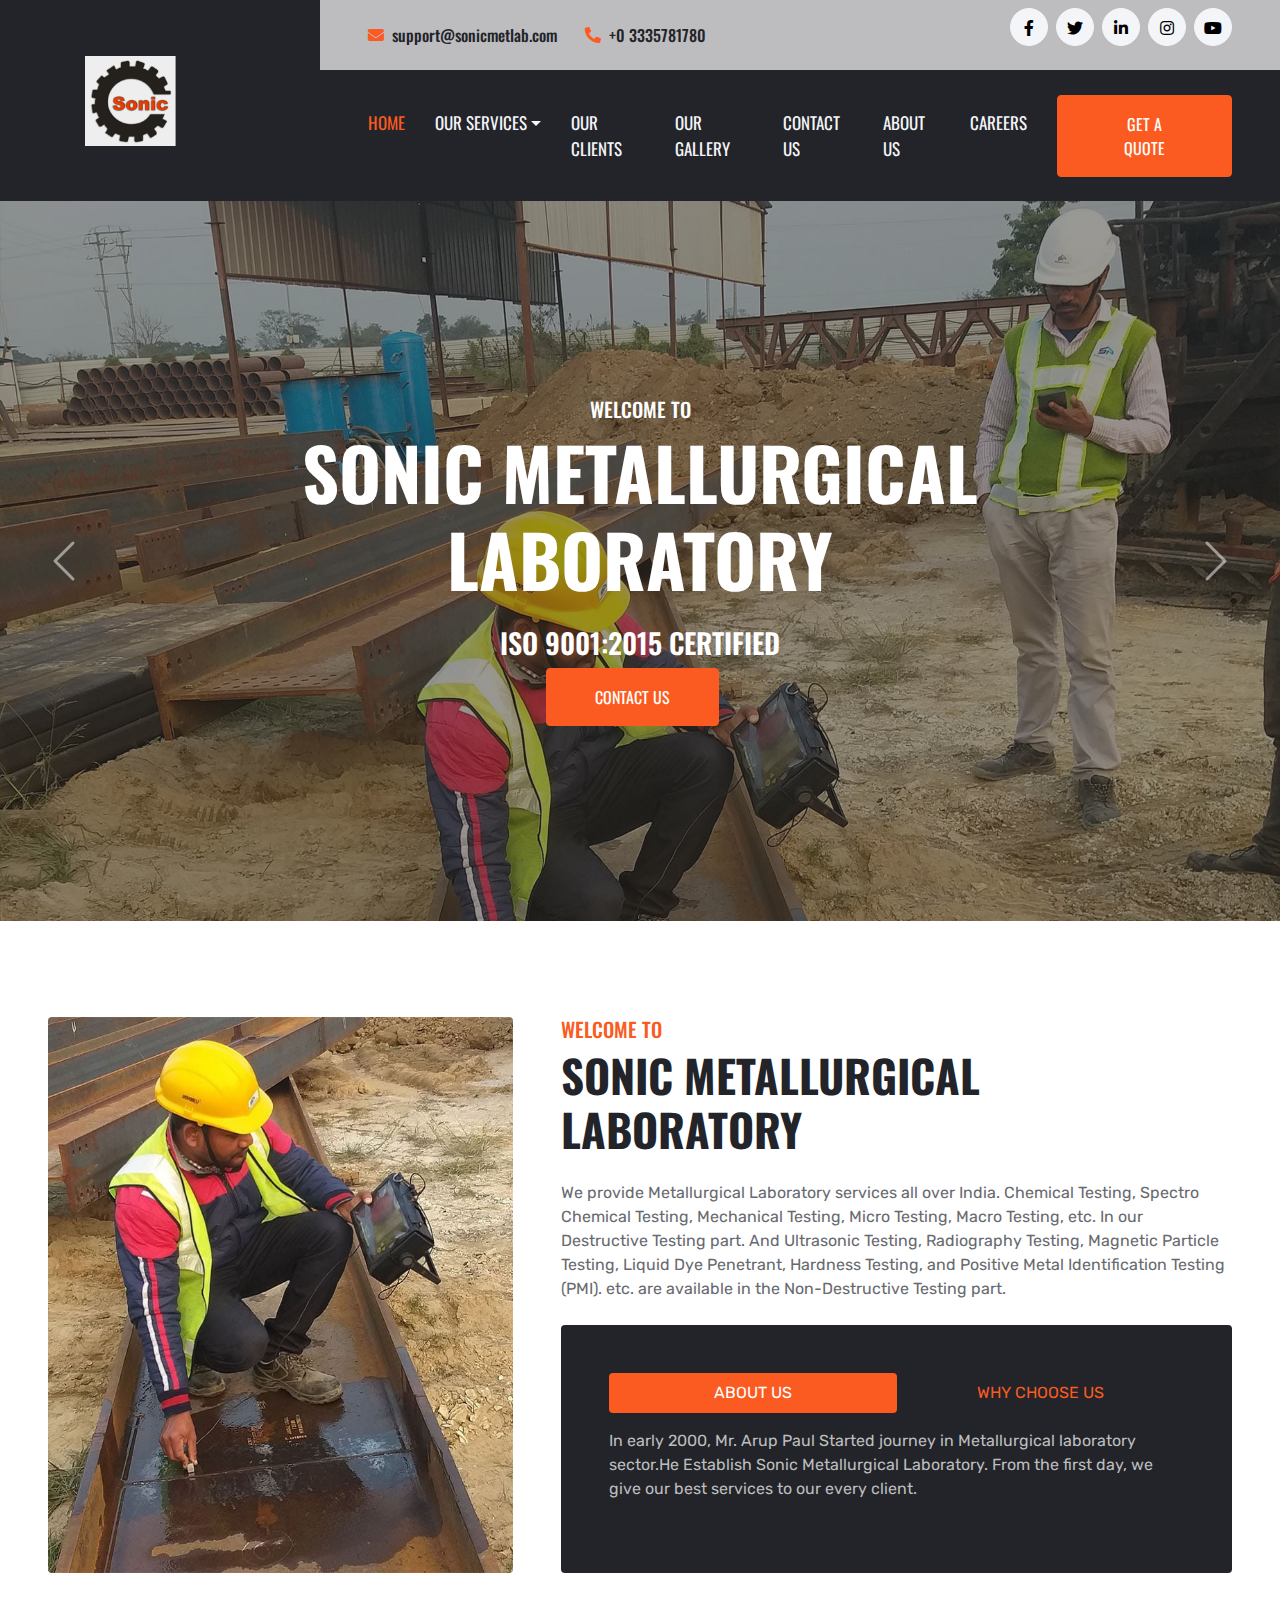
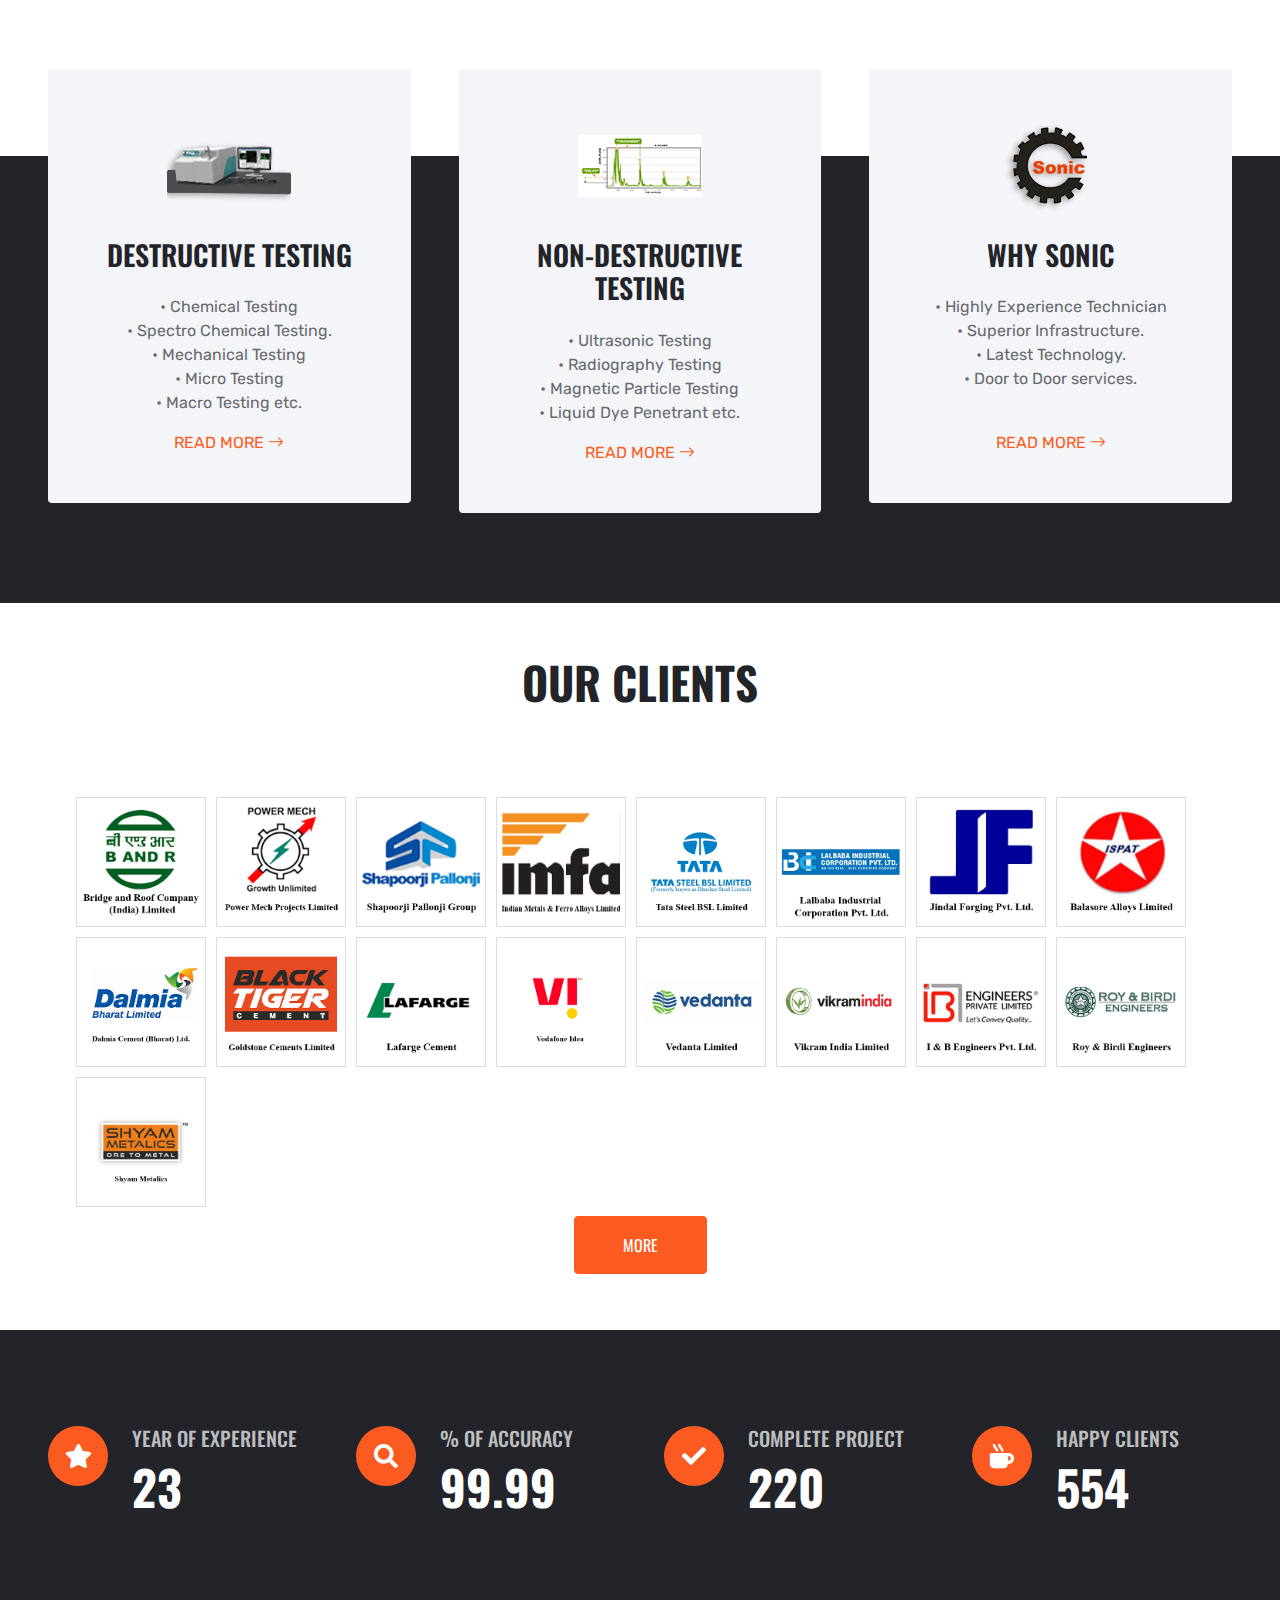
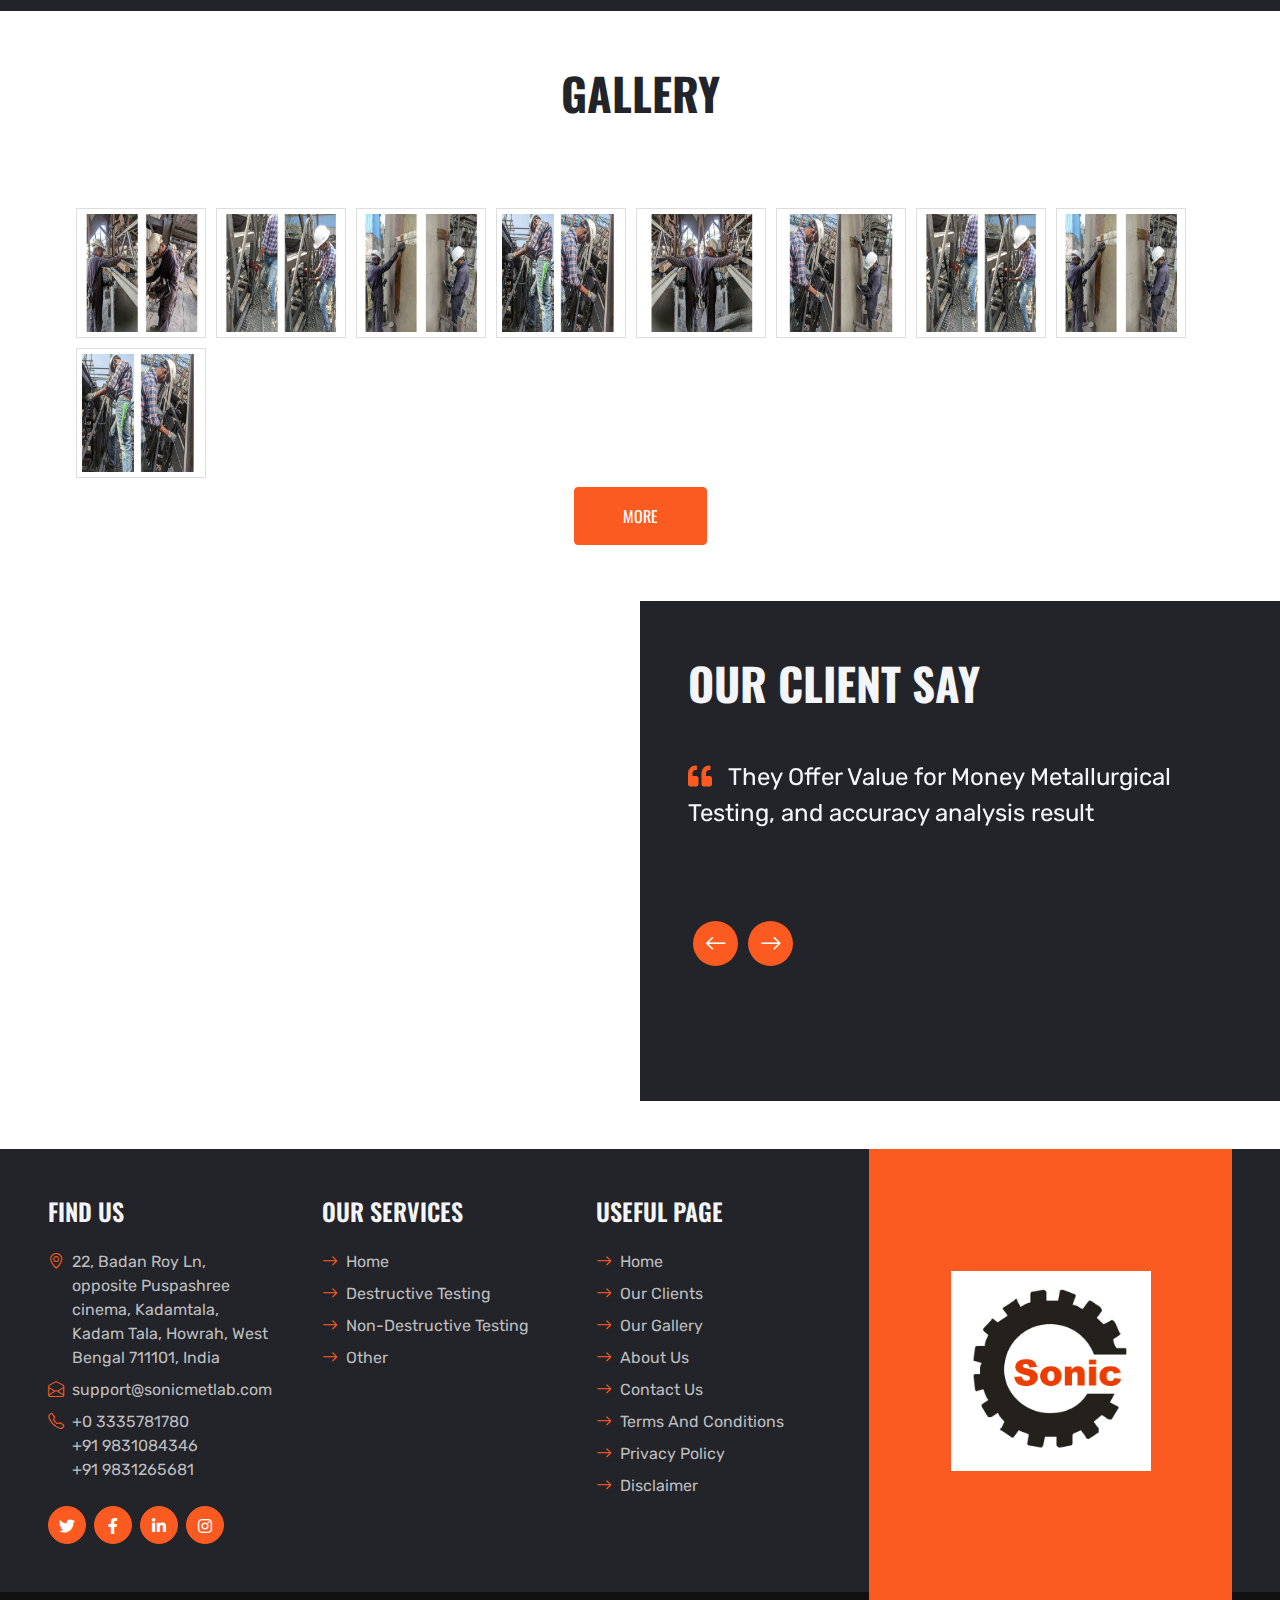
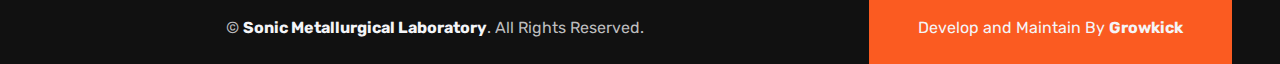
==== index.html @ d8d5cbaf "-" ====
<!DOCTYPE html>
<html lang="en">

<head>
    <meta charset="utf-8">
    <title>Sonic Metallurgical Laboratory</title>
    <meta content="width=device-width, initial-scale=1.0" name="viewport">
    <meta name="keywords" content="Sonic Metallurgical Laboratory, metallurgical lab, metallurgical laboratory, metallurgical laboratory near me, metallographic laboratory" />
    <meta name="description" content="Welcome to Sonic Metallurgical Laboratory. We provide Metallurgical Laboratory services. Our Facility available for Destructive and Non-Destructive Testing" />

    <!-- Favicon -->
    <link href="img/favicon.png" rel="icon"> 

    <!-- Google Web Fonts -->
    <link rel="preconnect" href="https://fonts.gstatic.com">
    <link href="https://fonts.googleapis.com/css2?family=Oswald:wght@400;500;600;700&family=Rubik&display=swap" rel="stylesheet"> 

    <!-- Icon Font Stylesheet -->
    <link href="https://cdnjs.cloudflare.com/ajax/libs/font-awesome/5.15.0/css/all.min.css" rel="stylesheet">
    <link href="https://cdn.jsdelivr.net/npm/bootstrap-icons@1.4.1/font/bootstrap-icons.css" rel="stylesheet">
    <link href="lib/flaticon/font/flaticon.css" rel="stylesheet">

    <!-- Libraries Stylesheet -->
    <link href="lib/owlcarousel/assets/owl.carousel.min.css" rel="stylesheet">

    <!-- Customized Bootstrap Stylesheet -->
    <link href="css/bootstrap.min.css" rel="stylesheet">

    <!-- Template Stylesheet -->
    <link href="css/style.css" rel="stylesheet">
</head>

<body>
    <!-- Header Start -->
    <div class="container-fluid bg-dark px-0">
        <div class="row gx-0">
            <div class="col-lg-3 bg-dark d-none d-lg-block">
            <left><a href="index.html" class="navbar-brand w-100 h-100 m-0 p-0 d-flex align-items-center justify-content-center">
                    <img src="images/logo.png" alt="" style="width:150px;height:90px;"/>
                    
                </a></left>
            </div>
            <div class="col-lg-9">
                <div class="row gx-0 bg-secondary d-none d-lg-flex">
                    <div class="col-lg-7 px-5 text-start">
                        <div class="h-100 d-inline-flex align-items-center py-2 me-4">
                            <i class="fa fa-envelope text-primary me-2"></i>
                            <h6 class="mb-0">support@sonicmetlab.com</h6>
                        </div>
                        <div class="h-100 d-inline-flex align-items-center py-2">
                            <i class="fa fa-phone-alt text-primary me-2"></i>
                            <h6 class="mb-0">+0 3335781780</h6>
                        </div>
                        <div class="h-100 d-inline-flex align-items-center py-2">
                            <i class="fa fa-phone-alt text-primary me-2"></i>
                            <h6 class="mb-0">+91 9831084346</h6>
                        </div>
                        <div class="h-100 d-inline-flex align-items-center py-2">
                            <i class="fa fa-phone-alt text-primary me-2"></i>
                            <h6 class="mb-0">+91 9831265681</h6>
                        </div>
                    </div>
                    <div class="col-lg-5 px-5 text-end">
                        <div class="d-inline-flex align-items-center py-2">
                            <a class="btn btn-light btn-square rounded-circle me-2" href="">
                                <i class="fab fa-facebook-f"></i>
                            </a>
                            <a class="btn btn-light btn-square rounded-circle me-2" href="">
                                <i class="fab fa-twitter"></i>
                            </a>
                            <a class="btn btn-light btn-square rounded-circle me-2" href="">
                                <i class="fab fa-linkedin-in"></i>
                            </a>
                            <a class="btn btn-light btn-square rounded-circle me-2" href="">
                                <i class="fab fa-instagram"></i>
                            </a>
                            <a class="btn btn-light btn-square rounded-circle" href="">
                                <i class="fab fa-youtube"></i>
                            </a>
                        </div>
                    </div>
                </div>
                <nav class="navbar navbar-expand-lg bg-dark navbar-dark p-3 p-lg-0 px-lg-5">
                    <a href="index.html" class="navbar-brand d-block d-lg-none">
                        <img src="images/logo-512.png" alt="" style="width:45px;height:45px;"/>
                    </a>
                    <button type="button" class="navbar-toggler" data-bs-toggle="collapse" data-bs-target="#navbarCollapse">
                        <span class="navbar-toggler-icon"></span>
                    </button>
                    <div class="collapse navbar-collapse justify-content-between" id="navbarCollapse">
                        <div class="navbar-nav mr-auto py-0">
                            <a href="index.html" class="nav-item nav-link active">Home</a>                                                     
                            
                            <div class="nav-item dropdown">
                                <a href="#" class="nav-link dropdown-toggle" data-bs-toggle="dropdown">Our Services​</a>
                                <div class="dropdown-menu rounded-0 m-0">
                                    <a href="services.html" class="dropdown-item">Destructive Testing</a>
                                    <a href="services.html" class="dropdown-item">Non-Destructive Testing</a>
                                    <a href="services.html" class="dropdown-item">Other</a>
                                </div>
                            </div>
                            <a href="clients.html" class="nav-item nav-link">Our Clients</a>
                            <a href="gallery.html" class="nav-item nav-link">Our Gallery</a>
                            <a href="contact.html" class="nav-item nav-link">Contact Us</a>
                            <a href="about.html" class="nav-item nav-link">About Us</a>
                            <a href="careers.html" class="nav-item nav-link">Careers</a>
                        </div>
                        <a href="contact.html" class="btn btn-primary py-md-3 px-md-5 d-none d-lg-block">Get a Quote</a>
                    </div>
                </nav>
            </div>
        </div>
    </div>
    <!-- Header End -->

    <!-- Carousel Start -->
    <div class="container-fluid p-0 mb-5">
        <div id="header-carousel" class="carousel slide" data-bs-ride="carousel">
            <div class="carousel-inner">
                <div class="carousel-item active">
                    <img class="w-100" src="img/carousel-1.jpg" alt="Image">
                    <div class="carousel-caption d-flex flex-column align-items-center justify-content-center">
                        <div class="p-3" style="max-width: 900px;">
                            <h5 class="text-white text-uppercase">Welcome To</h5>
                            <h1 class="display-2 text-white text-uppercase mb-md-4"> Sonic Metallurgical Laboratory</h1>
                            <h3 class="text-white text-uppercase">ISO 9001:2015 Certified</h3>
                            <a href="contact.html" class="btn btn-primary py-md-3 px-md-5 me-3">Contact Us</a>                            
                        </div>
                    </div>
                </div>
                <div class="carousel-item">
                    <img class="w-100" src="img/carousel-2.jpg" alt="Image">
                    <div class="carousel-caption d-flex flex-column align-items-center justify-content-center">
                        <div class="p-3" style="max-width: 900px;">
                            <h5 class="text-white text-uppercase">EVERY TIME</h5>
                            <h1 class="display-2 text-white text-uppercase mb-md-4">QUALITY TESTING </h1>                            
                            <a href="services.html" class="btn btn-light py-md-3 px-md-5">OUR SERVICES</a>
                        </div>
                    </div>
                </div>
                <div class="carousel-item">
                <img class="w-100" src="img/carousel-1.jpg" alt="Image">
                    <div class="carousel-caption d-flex flex-column align-items-center justify-content-center">
                        <div class="p-3" style="max-width: 900px;">
                            <h5 class="text-white text-uppercase">Welcome To</h5>
                            <h1 class="display-2 text-white text-uppercase mb-md-4"> Sonic Metallurgical Laboratory</h1>
                            <h3 class="text-white text-uppercase">ISO 9001:2015 Certified</h3>
                            <a href="contact.html" class="btn btn-primary py-md-3 px-md-5 me-3">Contact Us</a>                            
                        </div>
                    </div>
                </div>
                <div class="carousel-item">
                    <img class="w-100" src="img/carousel-3.jpg" alt="Image">
                    <div class="carousel-caption d-flex flex-column align-items-center justify-content-center">
                        <div class="p-3" style="max-width: 900px;">
                            <h5 class="text-white text-uppercase">High-Quality Services</h5>
                            <h1 class="display-2 text-white text-uppercase mb-md-4">At Nominal Cost </h1>                            
                            <a href="services.html" class="btn btn-primary py-md-3 px-md-5 me-3">OUR SERVICES</a>
                        </div>
                    </div>
                </div>
            </div>
            <button class="carousel-control-prev" type="button" data-bs-target="#header-carousel"
                data-bs-slide="prev">
                <span class="carousel-control-prev-icon" aria-hidden="true"></span>
                <span class="visually-hidden">Previous</span>
            </button>
            <button class="carousel-control-next" type="button" data-bs-target="#header-carousel"
                data-bs-slide="next">
                <span class="carousel-control-next-icon" aria-hidden="true"></span>
                <span class="visually-hidden">Next</span>
            </button>
        </div>
    </div>
    <!-- Carousel End -->

   
    <!-- About Start -->
    <div class="container-fluid p-5">
        <div class="row gx-5">
            <div class="col-lg-5 mb-5 mb-lg-0" style="min-height: 500px;">
                <div class="position-relative h-100">
                    <img class="position-absolute w-100 h-100 rounded" src="img/about.jpg" style="object-fit: cover;">
                </div>
            </div>
            <div class="col-lg-7">
                <div class="mb-4">
                    <h5 class="text-primary text-uppercase">Welcome to</h5>
                    <h1 class="display-3 text-uppercase mb-0">Sonic Metallurgical Laboratory</h1>
                </div>
                
                <p class="mb-4">We provide Metallurgical Laboratory services all over India. Chemical Testing, Spectro Chemical Testing,  Mechanical Testing, Micro Testing, Macro Testing, etc. In our Destructive Testing part. And Ultrasonic Testing, Radiography Testing, Magnetic Particle Testing, Liquid Dye Penetrant, Hardness Testing, and Positive Metal Identification Testing (PMI). etc. are available in the Non-Destructive Testing part.</p>
                <div class="rounded bg-dark p-5">
                    <ul class="nav nav-pills justify-content-between mb-3">
                        <li class="nav-item w-50">
                            <a class="nav-link text-uppercase text-center w-100 active" data-bs-toggle="pill" href="#pills-1">About Us</a>
                        </li>
                        <li class="nav-item w-50">
                                <a class="nav-link text-uppercase text-center w-100" data-bs-toggle="pill" href="#pills-2">Why Choose Us</a>
                        </li>
                    </ul>
                    <div class="tab-content">
                        <div class="tab-pane fade show active" id="pills-1">
                            <p class="text-secondary mb-0">In early 2000, Mr. Arup Paul Started journey in Metallurgical laboratory sector.He Establish Sonic Metallurgical Laboratory. From the first day, we give our best services to our every client. <br>
                                <br>
                            </p>
                        </div>
                        <div class="tab-pane fade" id="pills-2">
                            <p class="text-secondary mb-0">
                                • Highly Experience Technician <br>
                                • Quality Testing Services  <br>
                                • High-Quality Services At Nominal Cost <br>
                                • Service Available across India <br>
                            </p>
                        </div>
                    </div>
                </div>
            </div>
        </div>
    </div>
    <!-- About End -->

    <!-- Programe Start -->
    <div class="container-fluid programe position-relative px-5 mt-5" style="margin-bottom: 135px;">
        <div class="row g-5 gb-5">
            <div class="col-lg-4 col-md-6">
                <div class="bg-light rounded text-center p-5">
                    <img src="images/icon-1.png">
                    <h3 class="text-uppercase my-4">Destructive Testing</h3>
                    <p>• Chemical Testing <br>
                        • Spectro Chemical Testing. <br>
                        • Mechanical Testing <br>
                        •  Micro Testing <br>
                        •  Macro Testing etc.<br>
                    </p>
                    <a class="text-uppercase" href="services.html">Read More <i class="bi bi-arrow-right"></i></a>
                </div>
            </div>
            <div class="col-lg-4 col-md-6">
                <div class="bg-light rounded text-center p-5">
                    <img src="images/icon-2.png">
                    <h3 class="text-uppercase my-4">Non-Destructive Testing</h3>
                    <p>• Ultrasonic Testing <br>
                        • Radiography Testing <br>
                        • Magnetic Particle Testing <br>
                        • Liquid Dye Penetrant etc. </p>
                    <a class="text-uppercase" href="services.html">Read More <i class="bi bi-arrow-right"></i></a>
                </div>
            </div>
            <div class="col-lg-4 col-md-6">
                <div class="bg-light rounded text-center p-5">
                    <img src="images/icon-3.png">
                    <h3 class="text-uppercase my-4">Why Sonic</h3>
                    <p> • Highly Experience Technician <br>
                        • Superior Infrastructure. <br>
                        • Latest Technology. <br>
                        • Door to Door services.<br>                        
                        <br>
                    </p>
                    <a class="text-uppercase" href="about.html">Read More <i class="bi bi-arrow-right"></i></a>
                </div>
            </div>
            
        </div>
    </div>
    <!-- Programe Start -->


 
<!-- Clients section -->

<div class="container-fluid p-1">
    <div class="row gx-1 gy-1 py-1">

    <div class="mb-5 text-center">
        <h1 class="display-3 text-uppercase mb-0">Our Clients</h1>
    </div>

    <div class="container">
        <div class="heading_container">               
          <div class="gallery">
            <ul>
                <li><img src="images/client/cl-7.png"></li>
                <li><img src="images/client/cl-8.png"></li>
                <li><img src="images/client/cl-10.png"></li>
                <li><img src="images/client/cl-1.png"></li>
                <li><img src="images/client/cl-11.png"></li>
                <li><img src="images/client/cl-9.png"></li>
                <li><img src="images/client/cl-2.png"></li>
                <li><img src="images/client/cl-12.png"></li>
                <li><img src="images/client/cl-16.png"></li>
                <li><img src="images/client/cl-13.png"></li>
                <li><img src="images/client/cl-14.png"></li>
                <li><img src="images/client/cl-17.png"></li>
                <li><img src="images/client/cl-15.png"></li>
                <li><img src="images/client/cl-5.png"></li>
                <li><img src="images/client/cl-4.png"></li>
                <li><img src="images/client/cl-3.png"></li>
                <li><img src="images/client/cl-18.png"></li>
              
              
            </ul>

          </div>
            </div>
        </div>

        <div class="col-lg-12 col-md-6 text-center">            
            <a href="/clients.html" class="btn btn-primary py-3 px-5">More</a>
        </div>

    </div>
</div>
  <!-- Clients section -->


<!-- Facts Start -->
<div class="container-fluid bg-dark facts p-5 my-5">
    <div class="row gx-5 gy-4 py-5">
        <div class="col-lg-3 col-md-6">
            <div class="d-flex">
                <div class="bg-primary rounded-circle d-flex align-items-center justify-content-center mb-3" style="width: 60px; height: 60px;">
                    <i class="fa fa-star fs-4 text-white"></i>
                </div>
                <div class="ps-4">
                    <h5 class="text-secondary text-uppercase">Year Of Experience</h5>
                    <h1 class="display-5 text-white mb-0" data-toggle="counter-up">23</h1>
                </div>
            </div>
        </div>
        <div class="col-lg-3 col-md-6">
            <div class="d-flex">
                <div class="bg-primary rounded-circle d-flex align-items-center justify-content-center mb-3" style="width: 60px; height: 60px;">
                    <i class="fa fa-search fs-4 text-white"></i>
                </div>
                <div class="ps-4">
                    <h5 class="text-secondary text-uppercase">% of accuracy</h5>
                    <h1 class="display-5 text-white mb-0" data-toggle="counter-up">99.99</h1>
                </div>
            </div>
        </div>
        <div class="col-lg-3 col-md-6">
            <div class="d-flex">
                <div class="bg-primary rounded-circle d-flex align-items-center justify-content-center mb-3" style="width: 60px; height: 60px;">
                    <i class="fa fa-check fs-4 text-white"></i>
                </div>
                <div class="ps-4">
                    <h5 class="text-secondary text-uppercase">Complete Project</h5>
                    <h1 class="display-5 text-white mb-0" data-toggle="counter-up">220</h1>
                </div>
            </div>
        </div>
        <div class="col-lg-3 col-md-6">
            <div class="d-flex">
                <div class="bg-primary rounded-circle d-flex align-items-center justify-content-center mb-3" style="width: 60px; height: 60px;">
                    <i class="fa fa-mug-hot fs-4 text-white"></i>
                </div>
                <div class="ps-4">
                    <h5 class="text-secondary text-uppercase">Happy Clients</h5>
                    <h1 class="display-5 text-white mb-0" data-toggle="counter-up">554</h1>
                </div>
            </div>
        </div>
    </div>
</div>
<!-- Facts End -->
    

    
    
    <!-- Gallery section -->

<div class="container-fluid p-1">
    <div class="row gx-1 gy-1 py-1">

    <div class="mb-5 text-center">
        <h1 class="display-3 text-uppercase mb-0">Gallery</h1>
    </div>

    <div class="container">
        <div class="heading_container">               
          <div class="gallery">
            <ul>
              <li><img src="images/img1.jpg"></li>
              <li><img src="images/img2.jpg"></li>
              <li><img src="images/img3.jpg"></li>
              <li><img src="images/img4.jpg"></li>
              <li><img src="images/img5.jpg"></li>
              <li><img src="images/img6.jpg"></li>
              <li><img src="images/img2.jpg"></li>
              <li><img src="images/img3.jpg"></li>
              <li><img src="images/img4.jpg"></li>
              
              
            </ul>

          </div>
            </div>
        </div>
        

        <div class="col-lg-12 col-md-6 text-center">            
            <a href="/gallery.html" class="btn btn-primary py-3 px-5">More</a>
        </div>

    </div>
</div>
  <!-- Gallery section -->
    


    <!-- Testimonial Start -->
    <div class="container-fluid p-0 my-5">
        <div class="row g-0">
            <div class="col-lg-6" style="min-height: 500px;">
                <div class="position-relative h-100">
                    <iframe src="https://www.google.com/maps/embed?pb=!1m18!1m12!1m3!1d2997.742887902471!2d88.3210517142741!3d22.593070037914234!2m3!1f0!2f0!3f0!3m2!1i1024!2i768!4f13.1!3m3!1m2!1s0x3a02793bf22ae0bd%3A0xf4ed5ca00c9823a3!2sSonic%20Metallurgical%20Laboratory!5e1!3m2!1sen!2sin!4v1671294565820!5m2!1sen!2sin" width="100%" height="100%" style="border:0;" allowfullscreen="" loading="lazy" referrerpolicy="no-referrer-when-downgrade"></iframe>
                </div>
            </div>
            <div class="col-lg-6 bg-dark p-5">
                <div class="mb-5">
                    <h5 class="text-primary text-uppercase"></h5>
                    <h1 class="display-3 text-uppercase text-light mb-0">Our Client Say</h1>
                </div>
                <div class="owl-carousel testimonial-carousel">
                    <div class="testimonial-item">
                        <p class="fs-4 fw-normal text-light mb-4"><i class="fa fa-quote-left text-primary me-3"></i>They Offer Value for Money Metallurgical Testing, and accuracy analysis result</p>
                        
                    </div>
                    <div class="testimonial-item">
                        <p class="fs-4 fw-normal text-light mb-4"><i class="fa fa-quote-left text-primary me-3"></i>আমার দেখা সেরা Metallurgical Laboratory । ব্যাবহার খুব ভালো, পরিষেবা নিয়ে কোনও কথা হবে না। 100% recommended.</p>
                        
                    </div>
                    <div class="testimonial-item">
                        <p class="fs-4 fw-normal text-light mb-4"><i class="fa fa-quote-left text-primary me-3"></i>One of the best Metallurgical Laboratory</p>
                        
                        </div>
                    </div>
                </div>
            </div>
        </div>
    </div>
    <!--Testimonial End -->


    
    

    <!-- Footer Start -->
    <div class="container-fluid bg-dark text-secondary px-5 mt-5">
        <div class="row gx-5">
            <div class="col-lg-8 col-md-6">
                <div class="row gx-5">
                    <div class="col-lg-4 col-md-12 pt-5 mb-5">
                        <h4 class="text-uppercase text-light mb-4">Find us</h4>
                        <div class="d-flex mb-2">
                            <i class="bi bi-geo-alt text-primary me-2"></i>
                            <p class="mb-0">22, Badan Roy Ln, opposite Puspashree cinema, Kadamtala, Kadam Tala, Howrah, West Bengal 711101, India</p>
                        </div>
                        <div class="d-flex mb-2">
                            <i class="bi bi-envelope-open text-primary me-2"></i>
                            <p class="mb-0">support@sonicmetlab.com</p>
                        </div>
                        <div class="d-flex mb-2">
                            <i class="bi bi-telephone text-primary me-2"></i>
                            <p class="mb-0">+0 3335781780 <br>
                                            +91 9831084346 <br>
                                            +91 9831265681 <br></p>
                        </div>
                        <div class="d-flex mt-4">
                            <a class="btn btn-primary btn-square rounded-circle me-2" href="#"><i class="fab fa-twitter"></i></a>
                            <a class="btn btn-primary btn-square rounded-circle me-2" href="#"><i class="fab fa-facebook-f"></i></a>
                            <a class="btn btn-primary btn-square rounded-circle me-2" href="#"><i class="fab fa-linkedin-in"></i></a>
                            <a class="btn btn-primary btn-square rounded-circle" href="#"><i class="fab fa-instagram"></i></a>
                        </div>
                    </div>
                    <div class="col-lg-4 col-md-12 pt-0 pt-lg-5 mb-5">
                        <h4 class="text-uppercase text-light mb-4">OUR SERVICES​</h4>
                        <div class="d-flex flex-column justify-content-start">
                            <a class="text-secondary mb-2" href="services.html"><i class="bi bi-arrow-right text-primary me-2"></i>Home</a>
                            <a class="text-secondary mb-2" href="services.html"><i class="bi bi-arrow-right text-primary me-2"></i>Destructive Testing</a>
                            <a class="text-secondary mb-2" href="services.html"><i class="bi bi-arrow-right text-primary me-2"></i>Non-Destructive Testing</a>                            
                            <a class="text-secondary" href="#"><i class="bi bi-arrow-right text-primary me-2"></i>Other</a>
                            
                        </div>
                    </div>
                    <div class="col-lg-4 col-md-12 pt-0 pt-lg-5 mb-5">
                        <h4 class="text-uppercase text-light mb-4">Useful Page</h4>
                        <div class="d-flex flex-column justify-content-start">
                            <a class="text-secondary mb-2" href="/"><i class="bi bi-arrow-right text-primary me-2"></i>Home</a>                            
                            <a class="text-secondary mb-2" href="clients.html"><i class="bi bi-arrow-right text-primary me-2"></i>Our Clients</a>
                            <a class="text-secondary mb-2" href="gallery.html"><i class="bi bi-arrow-right text-primary me-2"></i>Our Gallery</a>
                            <a class="text-secondary mb-2" href="about.html"><i class="bi bi-arrow-right text-primary me-2"></i>About Us</a>
                            <a class="text-secondary mb-2" href="contact.html"><i class="bi bi-arrow-right text-primary me-2"></i>Contact Us</a>
                            <a class="text-secondary mb-2" href="terms.html"><i class="bi bi-arrow-right text-primary me-2"></i>Terms And Conditions</a>
                            <a class="text-secondary mb-2" href="privacy-policy.html"><i class="bi bi-arrow-right text-primary me-2"></i>Privacy Policy</a>
                            <a class="text-secondary" href="disclaimer.html"><i class="bi bi-arrow-right text-primary me-2"></i>Disclaimer</a>
                        </div>
                    </div>
                </div>
            </div>
            <div class="col-lg-4 col-md-6">
                <div class="d-flex flex-column align-items-center justify-content-center text-center h-100 bg-primary p-5">
                    <img src="images/logo-512.png" alt="" style="width:200px;height:200px;"/>
                </div>
            </div>
        </div>
    </div>
    <div class="container-fluid py-4 py-lg-0 px-5" style="background: #111111;">
        <div class="row gx-5">
            <div class="col-lg-8">
                <div class="py-lg-4 text-center">
                    <p class="text-secondary mb-0">&copy; <a class="text-light fw-bold" href="#">Sonic Metallurgical Laboratory</a>. All Rights Reserved.</p>
                </div>
            </div>
            <div class="col-lg-4">
                <div class="py-lg-4 text-center credit">
                    <p class="text-light mb-0">Develop and Maintain By <a class="text-light fw-bold" href="https://growkick.in/">Growkick</a></p>
                </div>
            </div>
        </div>
    </div>
    <!-- Footer End -->


    <!-- Back to Top -->
    


    <!-- JavaScript Libraries -->
    <script src="https://code.jquery.com/jquery-3.4.1.min.js"></script>
    <script src="https://cdn.jsdelivr.net/npm/bootstrap@5.0.0/dist/js/bootstrap.bundle.min.js"></script>
    <script src="lib/easing/easing.min.js"></script>
    <script src="lib/waypoints/waypoints.min.js"></script>
    <script src="lib/counterup/counterup.min.js"></script>
    <script src="lib/owlcarousel/owl.carousel.min.js"></script>

    <!-- Template Javascript -->
    <script src="js/main.js"></script>
</body>

</html>
---- lib/flaticon/font/flaticon.css ----
/*
  	Flaticon icon font: Flaticon
  	Creation date: 26/10/2020 11:08
  	*/

@font-face {
  font-family: "Flaticon";
  src: url("./Flaticon.eot");
  src: url("./Flaticon.eot?#iefix") format("embedded-opentype"),
       url("./Flaticon.woff2") format("woff2"),
       url("./Flaticon.woff") format("woff"),
       url("./Flaticon.ttf") format("truetype"),
       url("./Flaticon.svg#Flaticon") format("svg");
  font-weight: normal;
  font-style: normal;
}

@media screen and (-webkit-min-device-pixel-ratio:0) {
  @font-face {
    font-family: "Flaticon";
    src: url("./Flaticon.svg#Flaticon") format("svg");
  }
}

[class^="flaticon-"]:before, [class*=" flaticon-"]:before,
[class^="flaticon-"]:after, [class*=" flaticon-"]:after {   
  font-family: Flaticon;
        font-size: 20px;
font-style: normal;
margin-left: 20px;
}

.flaticon-barbell:before { content: "\f100"; }
.flaticon-treadmill:before { content: "\f101"; }
.flaticon-six-pack:before { content: "\f102"; }
.flaticon-bodybuilding:before { content: "\f103"; }
.flaticon-medal:before { content: "\f104"; }
.flaticon-muscular-bodybuilder-with-clock:before { content: "\f105"; }
.flaticon-trends:before { content: "\f106"; }
.flaticon-weightlifting:before { content: "\f107"; }
.flaticon-training:before { content: "\f108"; }
.flaticon-support:before { content: "\f109"; }
---- css/style.css ----
/********** Template CSS **********/
:root {
    --primary: #FB5B21;
    --secondary: #BDBDBF;
    --light: #F4F5F8;
    --dark: #222429;
}

[class^="flaticon-"]:before,
[class*=" flaticon-"]:before,
[class^="flaticon-"]:after,
[class*=" flaticon-"]:after {
    font-size: inherit;
    margin-left: 0;
}

h1,
h2,
.font-weight-bold {
    font-weight: 700 !important;
}

h3,
h4,
.font-weight-semi-bold {
    font-weight: 600 !important;
}

h5,
h6,
.font-weight-medium {
    font-weight: 500 !important;
}

.btn {
    font-family: 'Oswald', sans-serif;
    text-transform: uppercase;
    transition: .5s;
}

.btn-primary {
    color: #FFFFFF;
}

.btn-square {
    width: 38px;
    height: 38px;
}

.btn-sm-square {
    width: 30px;
    height: 30px;
}

.btn-lg-square {
    width: 48px;
    height: 48px;
}

.btn-square,
.btn-sm-square,
.btn-lg-square {
    padding-left: 0;
    padding-right: 0;
    text-align: center;
}

.back-to-top {
    position: fixed;
    display: none;
    right: 30px;
    bottom: 0;
    border-radius: 0;
    z-index: 99;
}

.navbar-dark .navbar-nav .nav-link {
    font-family: 'Oswald', sans-serif;
    margin-right: 30px;
    padding: 40px 0;
    color: var(--light);
    font-size: 17px;
    text-transform: uppercase;
    outline: none;
}

.navbar-dark .navbar-nav .nav-link:hover,
.navbar-dark .navbar-nav .nav-link.active {
    color: var(--primary);
}

@media (max-width: 991.98px) {
    .navbar-dark .navbar-nav .nav-link  {
        margin-right: 0;
        padding: 10px 0;
    }
}

.carousel-caption {
    top: 0;
    left: 0;
    right: 0;
    bottom: 0;
    background: rgb(38 36 29 / 47%);
    z-index: 1;
}

@media (max-width: 576px) {
    .carousel-caption h4 {
        font-size: 18px;
        font-weight: 500 !important;
    }

    .carousel-caption h1 {
        font-size: 30px;
        font-weight: 600 !important;
    }
}

.carousel-control-prev,
.carousel-control-next {
    width: 10%;
}

.carousel-control-prev-icon,
.carousel-control-next-icon {
    width: 3rem;
    height: 3rem;
}

.bg-hero {
    background: linear-gradient(rgba(34, 36, 41, .8), rgba(34, 36, 41, .8)), url(../img/carousel-1.jpg) top center no-repeat;
    background-size: cover;
}

.programe::after {
    position :absolute;
    content: "";
    width: 100%;
    height: calc(100% - 45px);
    top: 135px;
    left: 0;
    background: var(--dark);
    z-index: -1;
}

.team-item img {
    transition: .5s;
}

.team-item:hover img {
    transform: scale(1.2);
}

.team-item .team-overlay {
    position: absolute;
    top: 50%;
    right: 50%;
    bottom: 50%;
    left: 50%;
    display: flex;
    align-items: center;
    justify-content: center;
    background: rgba(34, 36, 41, .9);
    transition: .5s;
    opacity: 0;
}

.team-item:hover .team-overlay {
    top: 0;
    right: 0;
    bottom: 0;
    left: 0;
    opacity: 1;
}

.testimonial-carousel .owl-nav {
    margin-top: 30px;
    display: flex;
    justify-content: start;
}

.testimonial-carousel .owl-nav .owl-prev,
.testimonial-carousel .owl-nav .owl-next{
    position: relative;
    margin: 0 5px;
    width: 45px;
    height: 45px;
    display: flex;
    align-items: center;
    justify-content: center;
    color: #FFFFFF;
    background: var(--primary);
    font-size: 22px;
    border-radius: 45px;
    transition: .5s;
}

.testimonial-carousel .owl-nav .owl-prev:hover,
.testimonial-carousel .owl-nav .owl-next:hover {
    color: var(--dark);
}

.testimonial-carousel .owl-item img {
    width: 90px;
    height: 90px;
}

.blog-item img {
    transition: .5s;
}

.blog-item:hover img {
    transform: scale(1.2);
}

@media (min-width: 991.98px) {
    .credit {
        background: var(--primary);
    }
}










em {
	color: #232027;
}


div.gallery {
	margin-top: 30px;
}

div.gallery ul {
	list-style-type: none;
	margin-left: 35px;
}

/* animation */
div.gallery ul li, div.gallery li img {
	-webkit-transition: all 0.1s ease-in-out;
  	-moz-transition: all 0.1s ease-in-out;
  	-o-transition: all 0.1s ease-in-out;
  	transition: all 0.1s ease-in-out;
}

div.gallery ul li {
	position: relative;
	float: left;
	width: 130px;
	height: 130px;
	margin: 5px;
	padding: 5px;
	z-index: 0;
}

/* Make sure z-index is higher on hover */
/* Ensure that hover image overlapped the others */
div.gallery ul li:hover {
	z-index: 5;
}

/* Image is position nicely under li */
div.gallery ul li img {
	position: absolute;
	left: 0;
	top: 0;
	border: 1px solid #dddddd;
	padding: 5px;
	width: 130px;
	height: 130px;
	background: #ffffff;
}

div.gallery ul li img:hover {
	width: 200px;
	height: 200px;
	margin-top: -130px;
	margin-left: -130px;
	top: 65%;
	left: 65%;
}

p.attribution {
	font-family: 'Consolas';
	color: #000;
	clear: both;
	text-align: center;
	line-height: 25px;
	padding-top: 30px;
}

p.attribution a {
	color: #4c8d7c;
}

/* Responsive hack */
@media only screen and (min-width: 499px) and (max-width: 1212px) {
	.wrapper {
		width: 500px;
	}
}

@media only screen and (max-width: 498px) {
	.wrapper {
		width: 300px;
	}

	div.gallery ul {
		list-style-type: none;
		margin: 0;
	}
}


/* GALLERY */

.row > .column {
    padding: 0 8px;
  }
  
  .row:after {
    content: "";
    display: table;
    clear: both;
  }
  
  /* Create four equal columns that floats next to eachother */
  .column {
    float: left;
    width: 25%;
  }
  
  /* The Modal (background) */
  .modal {
    display: none;
    position: fixed;
    z-index: 1;
    padding-top: 100px;
    left: 0;
    top: 0;
    width: 100%;
    height: 100%;
    overflow: auto;
    background-color: black;
  }
  
  /* Modal Content */
  .modal-content {
    position: relative;
    background-color: #fefefe;
    margin: auto;
    padding: 0;
    width: 90%;
    max-width: 1200px;
  }
  
  /* The Close Button */
  .close {
    color: white;
    position: absolute;
    top: 10px;
    right: 25px;
    font-size: 35px;
    font-weight: bold;
  }
  
  .close:hover,
  .close:focus {
    color: #999;
    text-decoration: none;
    cursor: pointer;
  }
  
  /* Hide the slides by default */
  .mySlides {
    display: none;
  }
  
  /* Next & previous buttons */
  .prev,
  .next {
    cursor: pointer;
    position: absolute;
    top: 50%;
    width: auto;
    padding: 16px;
    margin-top: -50px;
    color: white;
    font-weight: bold;
    font-size: 20px;
    transition: 0.6s ease;
    border-radius: 0 3px 3px 0;
    user-select: none;
    -webkit-user-select: none;
  }
  
  /* Position the "next button" to the right */
  .next {
    right: 0;
    border-radius: 3px 0 0 3px;
  }
  
  /* On hover, add a black background color with a little bit see-through */
  .prev:hover,
  .next:hover {
    background-color: rgba(0, 0, 0, 0.8);
  }
  
  /* Number text (1/3 etc) */
  .numbertext {
    color: #f2f2f2;
    font-size: 12px;
    padding: 8px 12px;
    position: absolute;
    top: 0;
  }
  
  /* Caption text */
  .caption-container {
    text-align: center;
    background-color: black;
    padding: 2px 16px;
    color: white;
  }
  
  img.demo {
    opacity: 0.6;
  }
  
  .active,
  .demo:hover {
    opacity: 1;
  }
  
  img.hover-shadow {
    transition: 0.3s;
  }
  
  .hover-shadow:hover {
    box-shadow: 0 4px 8px 0 rgba(0, 0, 0, 0.2), 0 6px 20px 0 rgba(0, 0, 0, 0.19);
  }
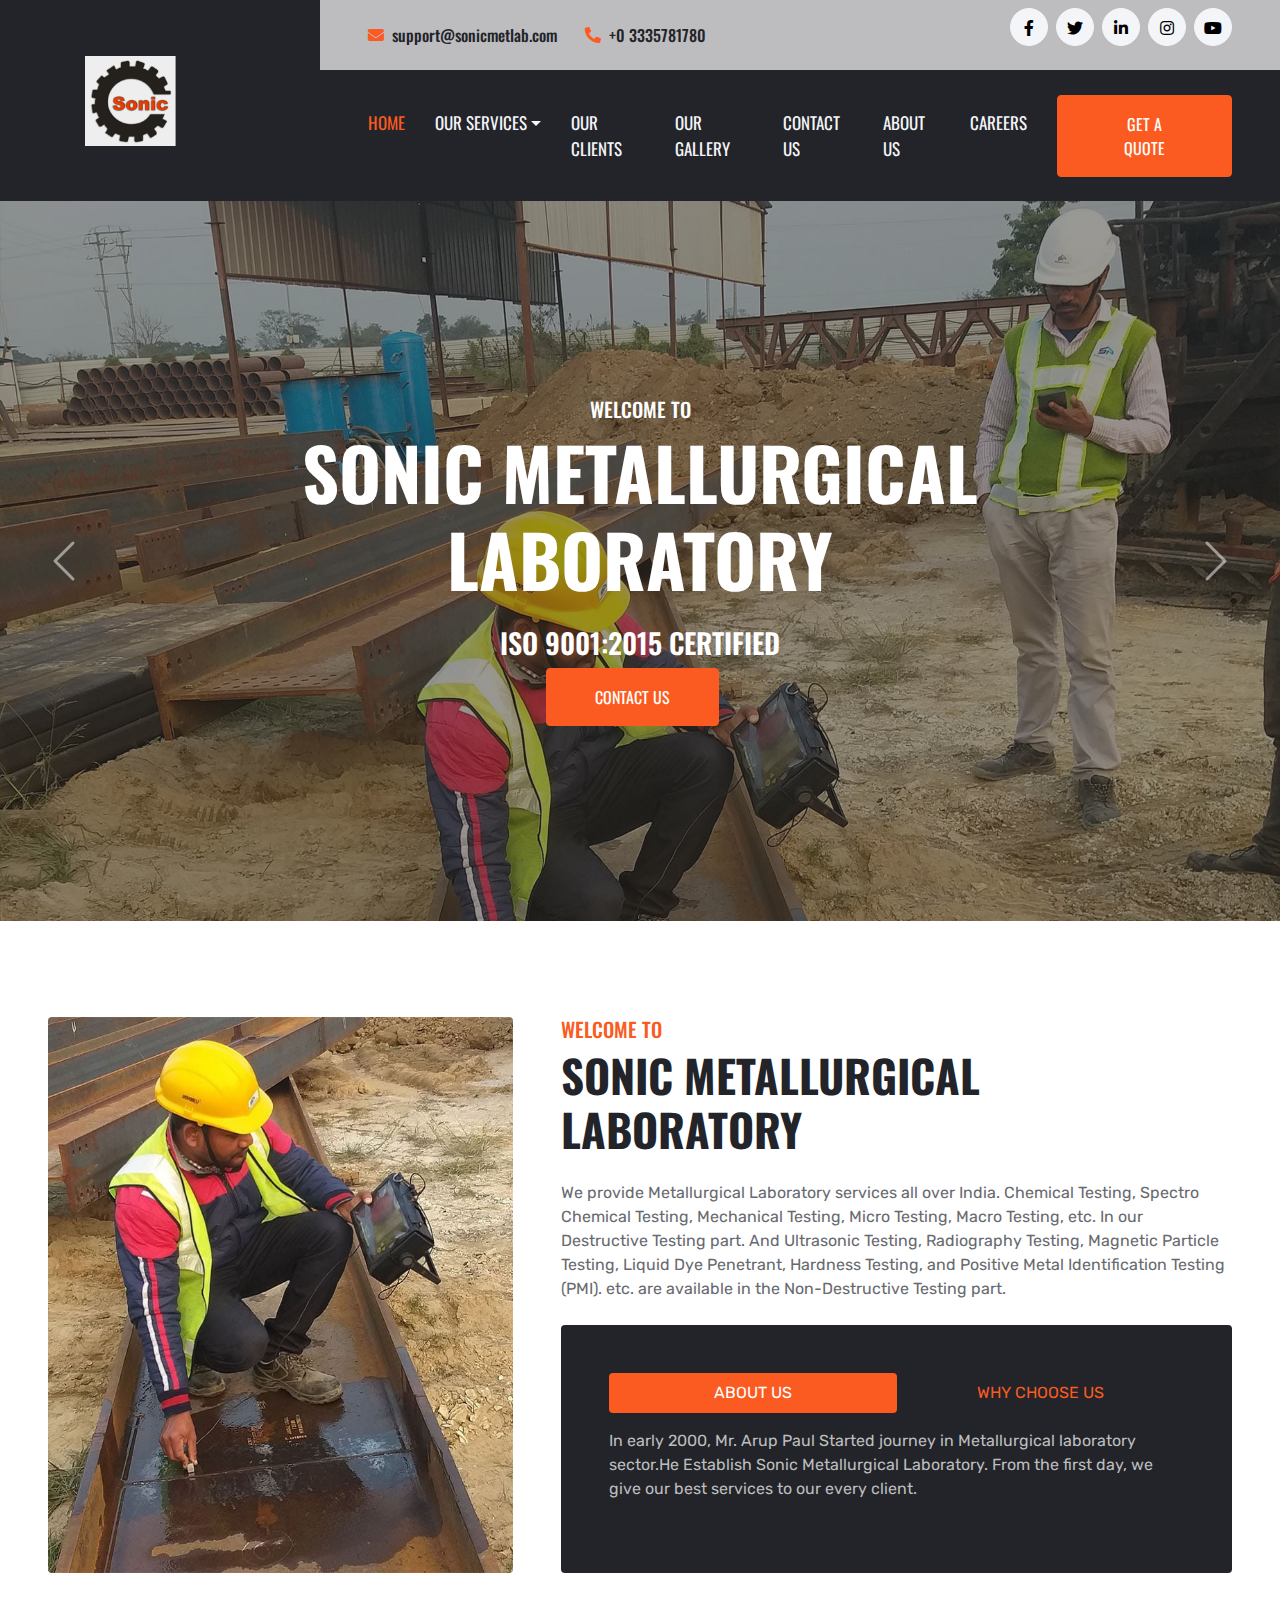
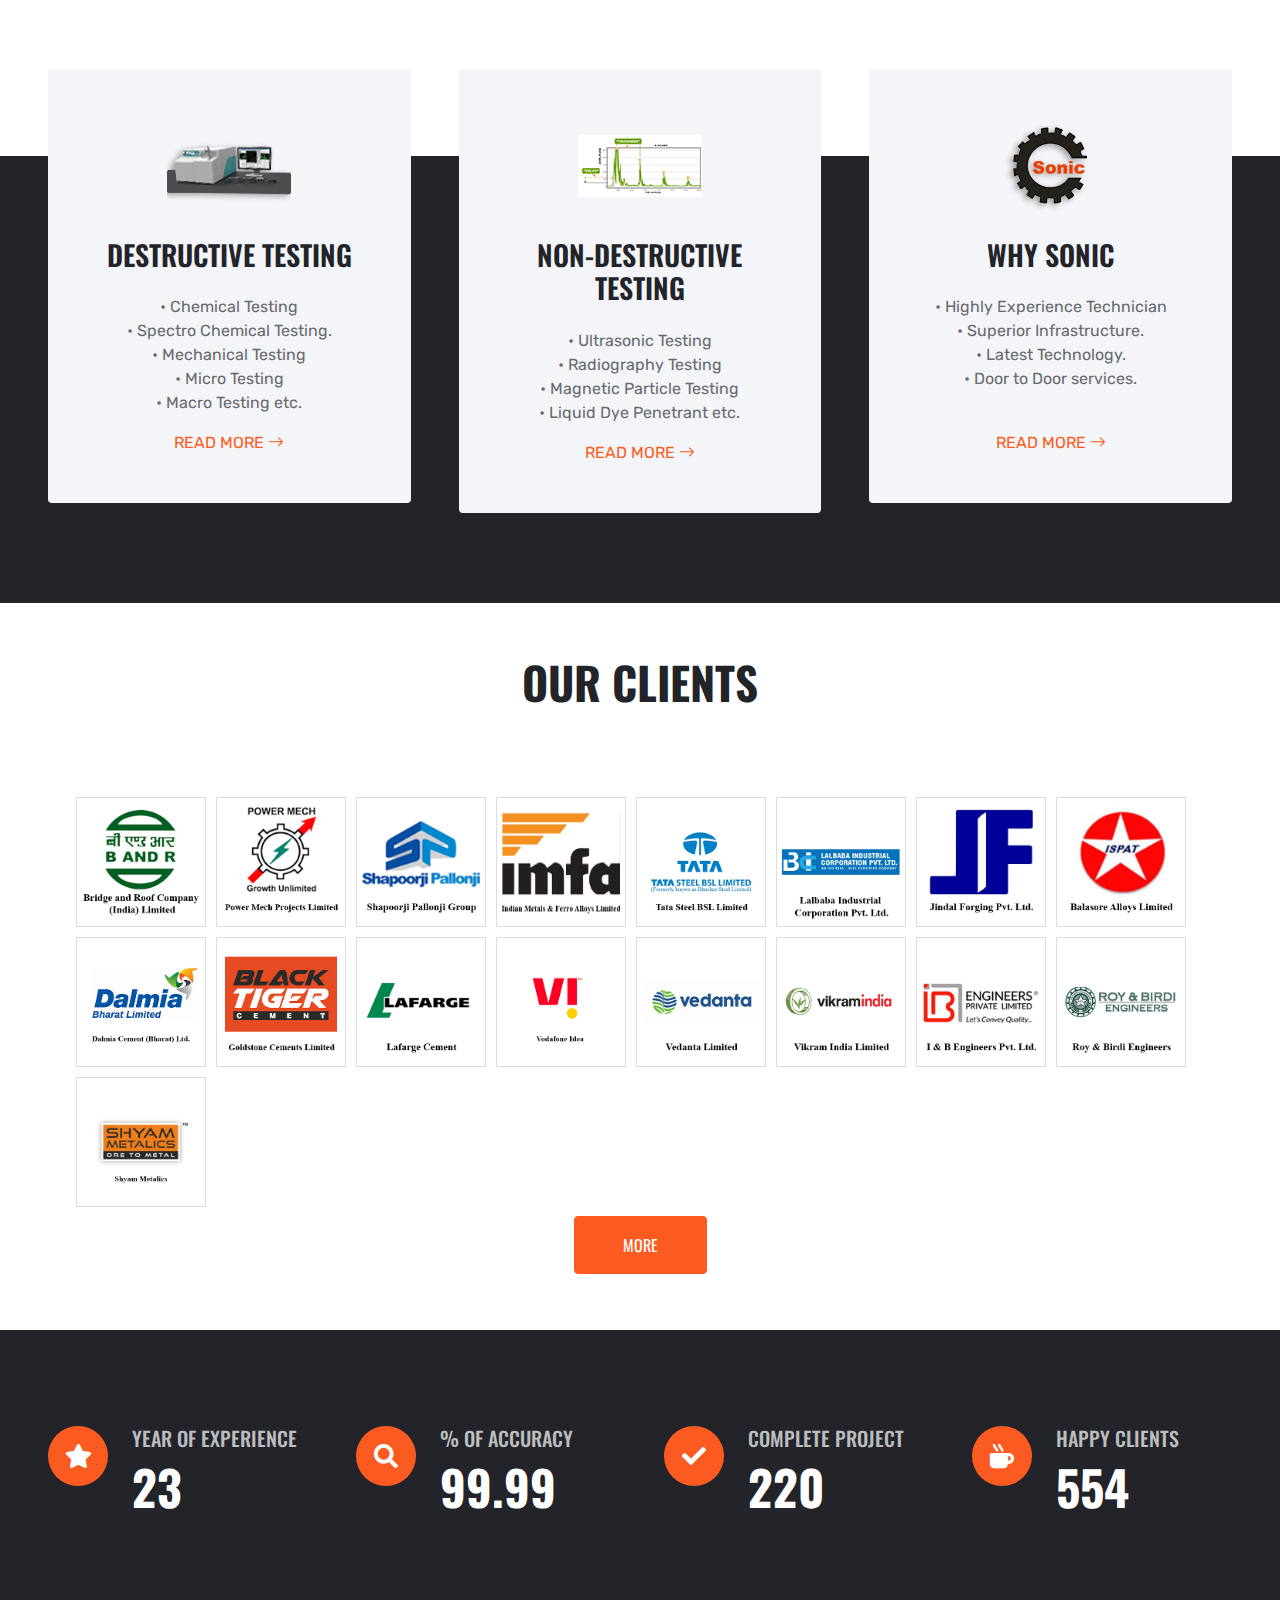
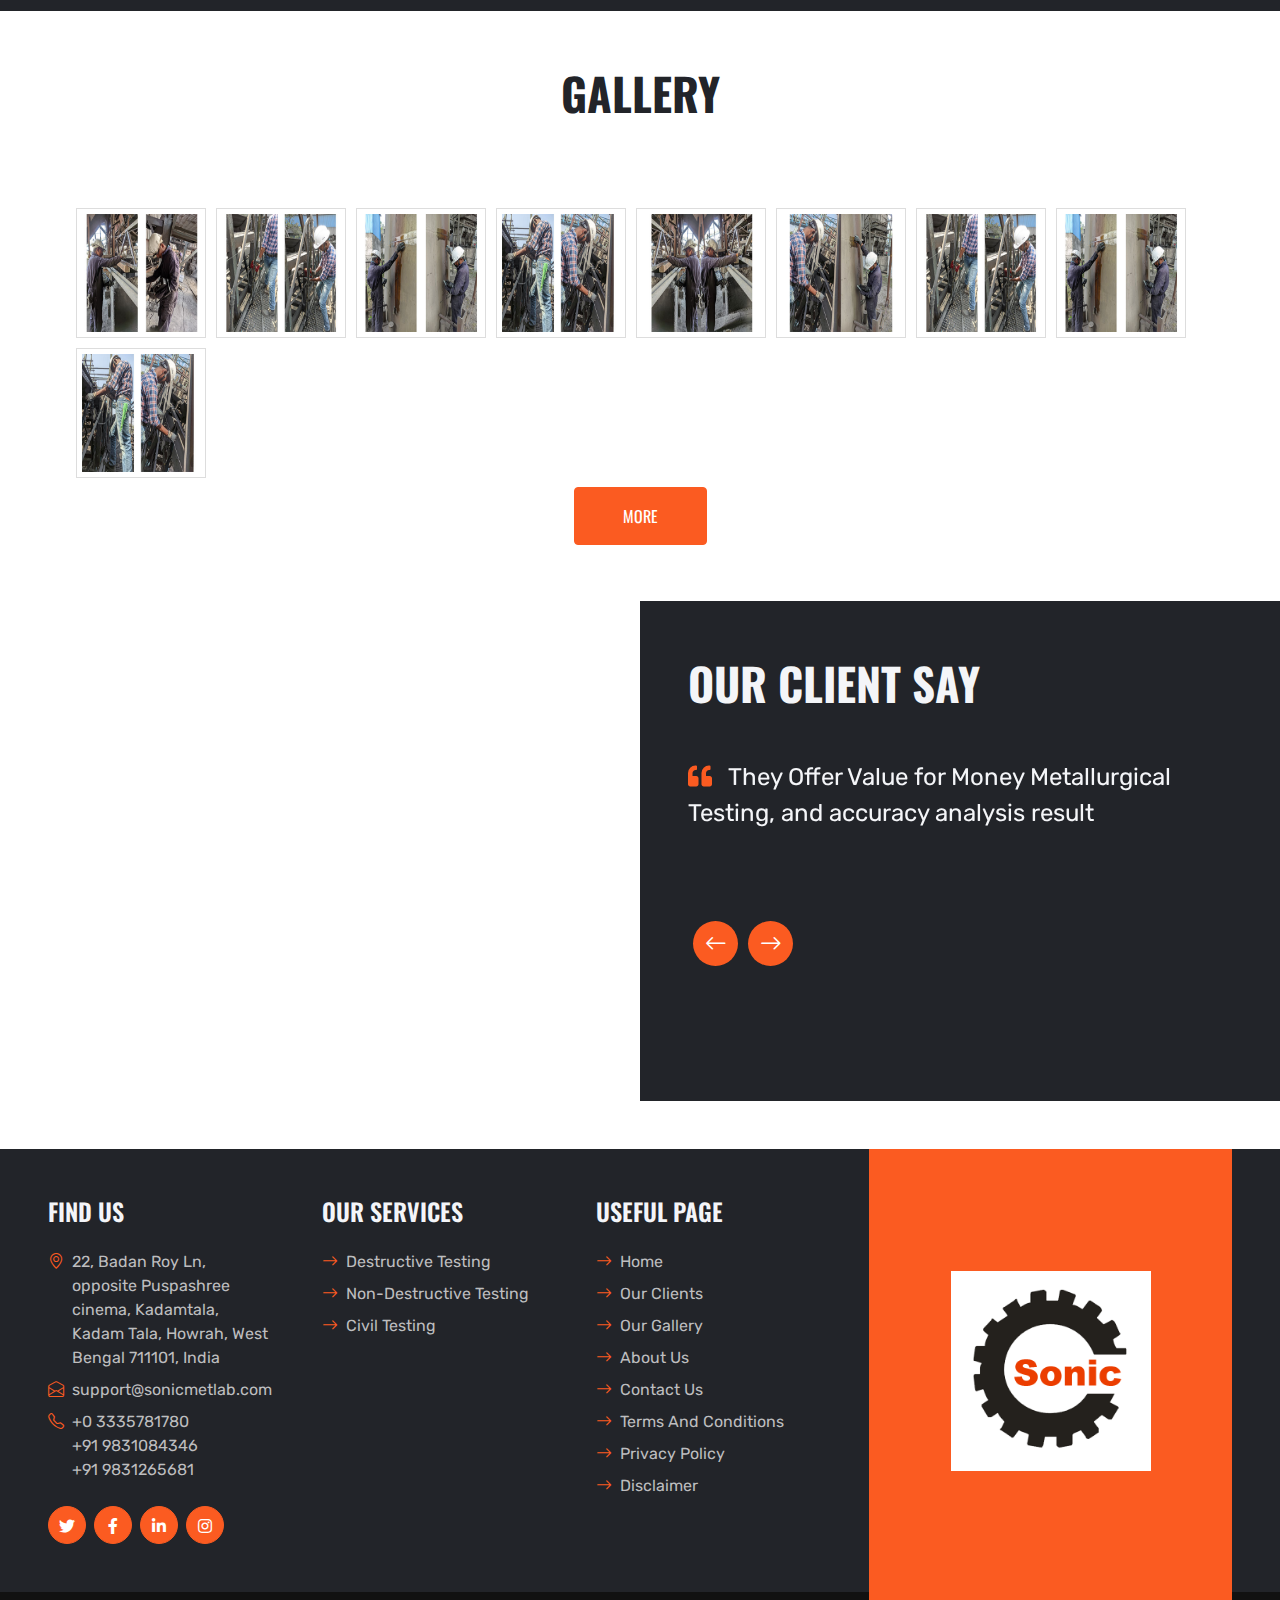
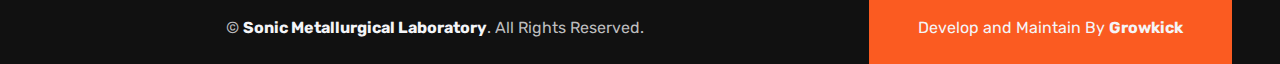
==== commit f957fe0b: "update" ====
--- a/index.html
+++ b/index.html
@@ -35,7 +35,7 @@
     <div class="container-fluid bg-dark px-0">
         <div class="row gx-0">
             <div class="col-lg-3 bg-dark d-none d-lg-block">
-            <left><a href="index.html" class="navbar-brand w-100 h-100 m-0 p-0 d-flex align-items-center justify-content-center">
+            <left><a href="https://sonicmetlab.com" class="navbar-brand w-100 h-100 m-0 p-0 d-flex align-items-center justify-content-center">
                     <img src="images/logo.png" alt="" style="width:150px;height:90px;"/>
                     
                 </a></left>
@@ -89,7 +89,7 @@
                     </button>
                     <div class="collapse navbar-collapse justify-content-between" id="navbarCollapse">
                         <div class="navbar-nav mr-auto py-0">
-                            <a href="index.html" class="nav-item nav-link active">Home</a>                                                     
+                            <a href="https://sonicmetlab.com" class="nav-item nav-link active">Home</a>                                                     
                             
                             <div class="nav-item dropdown">
                                 <a href="#" class="nav-link dropdown-toggle" data-bs-toggle="dropdown">Our Services​</a>
@@ -477,10 +477,9 @@
                     <div class="col-lg-4 col-md-12 pt-0 pt-lg-5 mb-5">
                         <h4 class="text-uppercase text-light mb-4">OUR SERVICES​</h4>
                         <div class="d-flex flex-column justify-content-start">
-                            <a class="text-secondary mb-2" href="services.html"><i class="bi bi-arrow-right text-primary me-2"></i>Home</a>
                             <a class="text-secondary mb-2" href="services.html"><i class="bi bi-arrow-right text-primary me-2"></i>Destructive Testing</a>
                             <a class="text-secondary mb-2" href="services.html"><i class="bi bi-arrow-right text-primary me-2"></i>Non-Destructive Testing</a>                            
-                            <a class="text-secondary" href="#"><i class="bi bi-arrow-right text-primary me-2"></i>Other</a>
+                            <a class="text-secondary" href="services.html"><i class="bi bi-arrow-right text-primary me-2"></i>Civil Testing</a>
                             
                         </div>
                     </div>
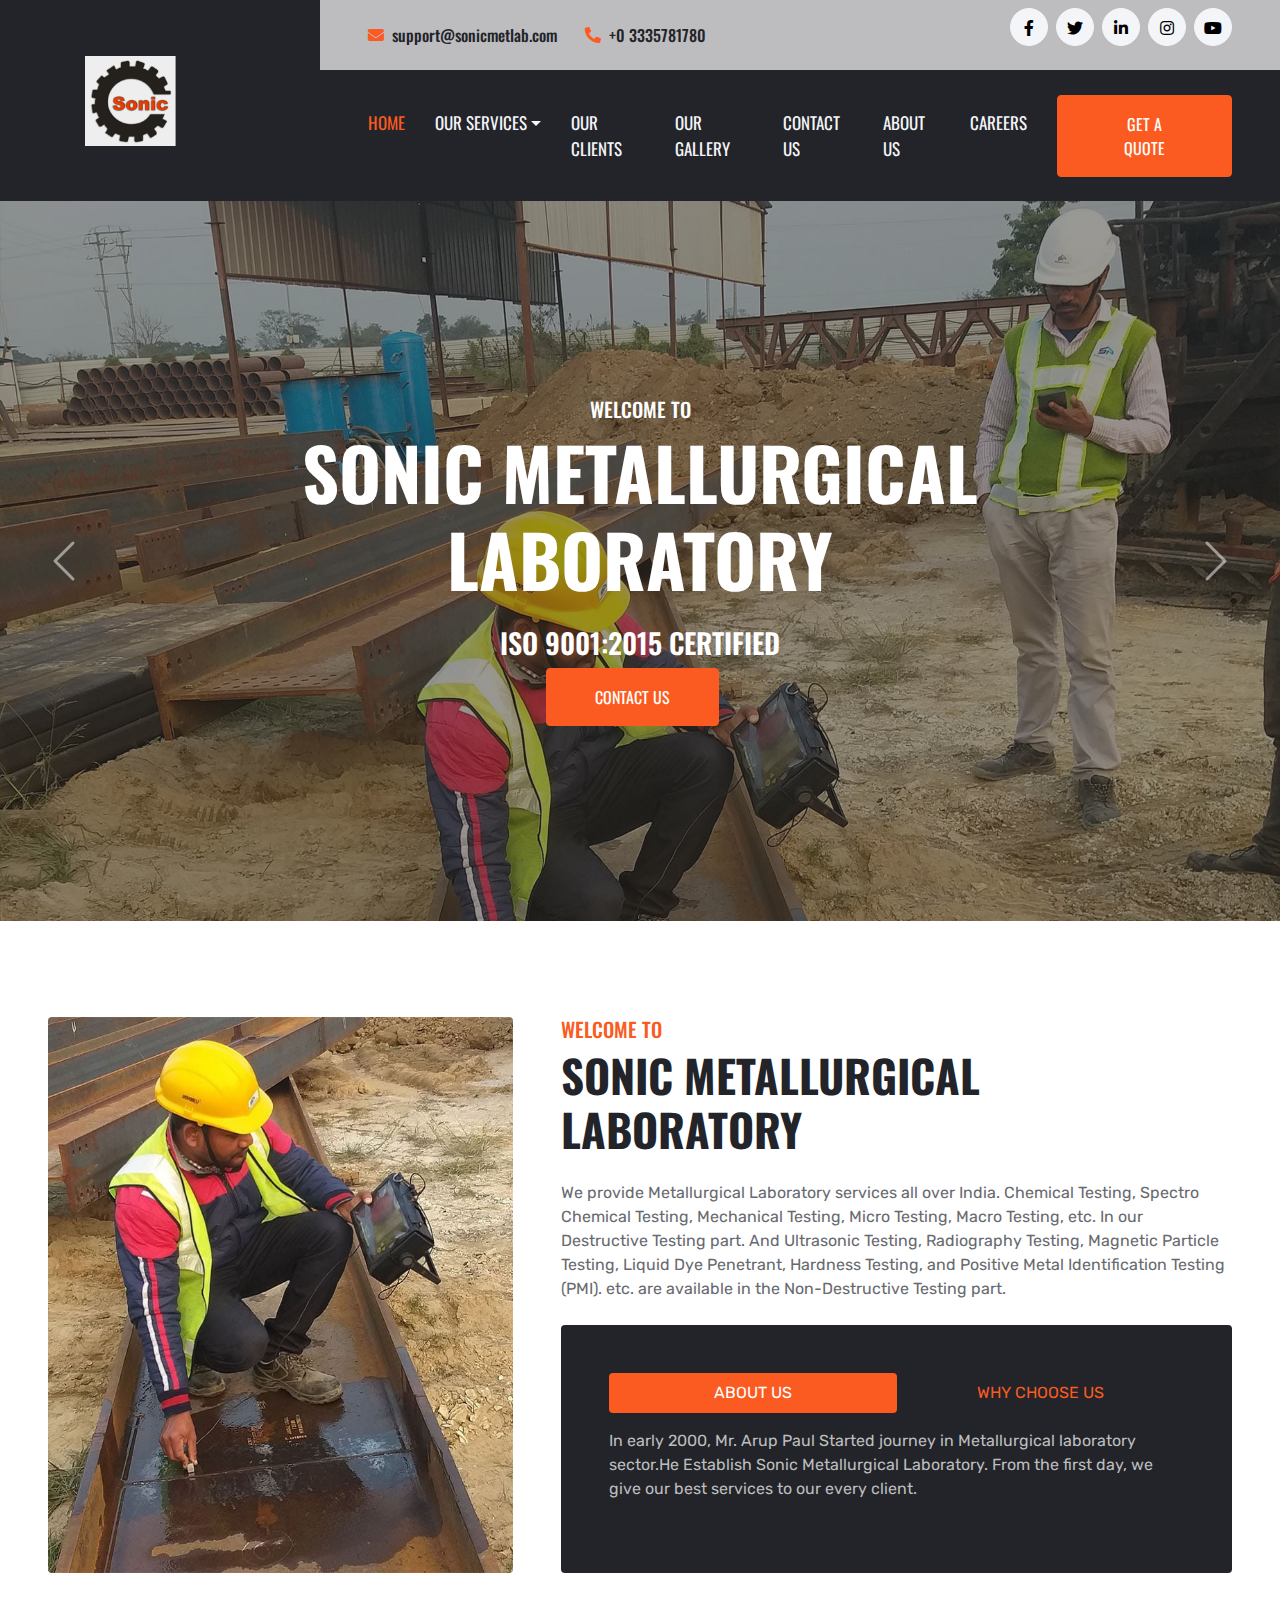
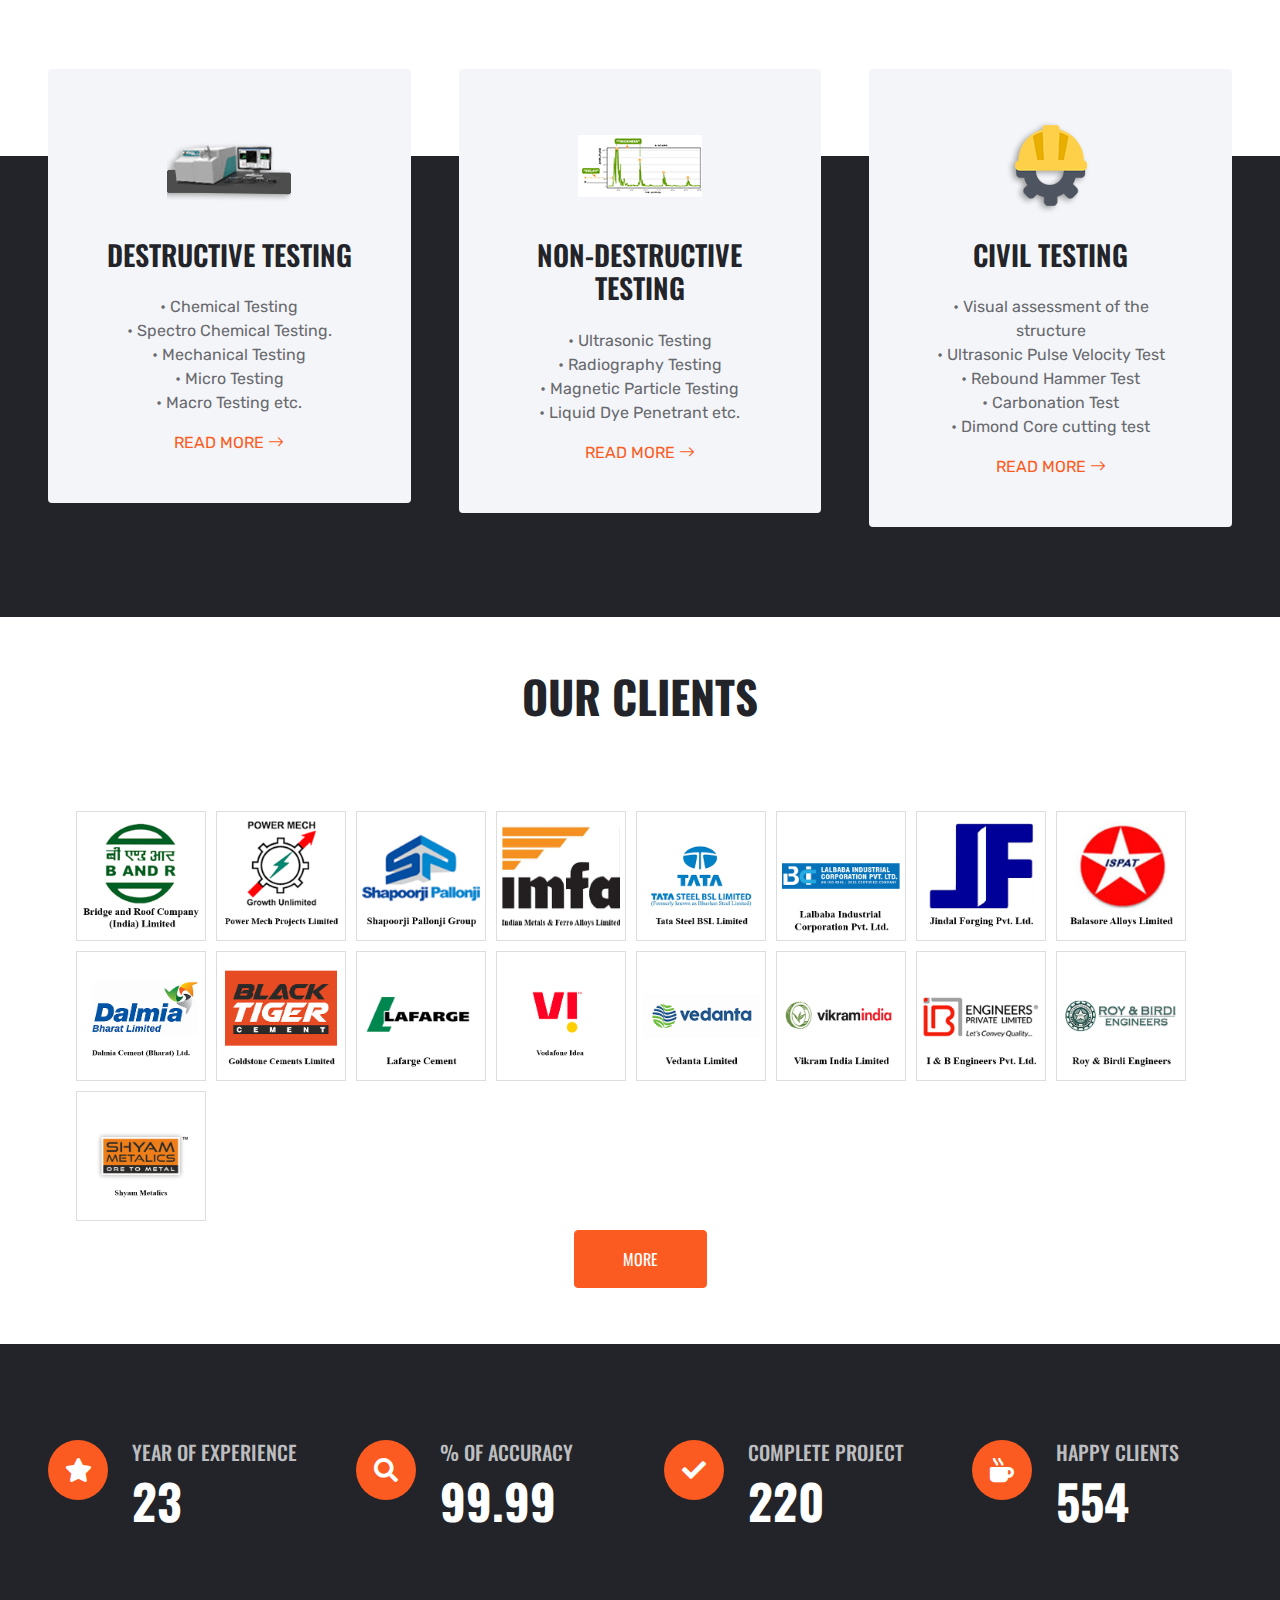
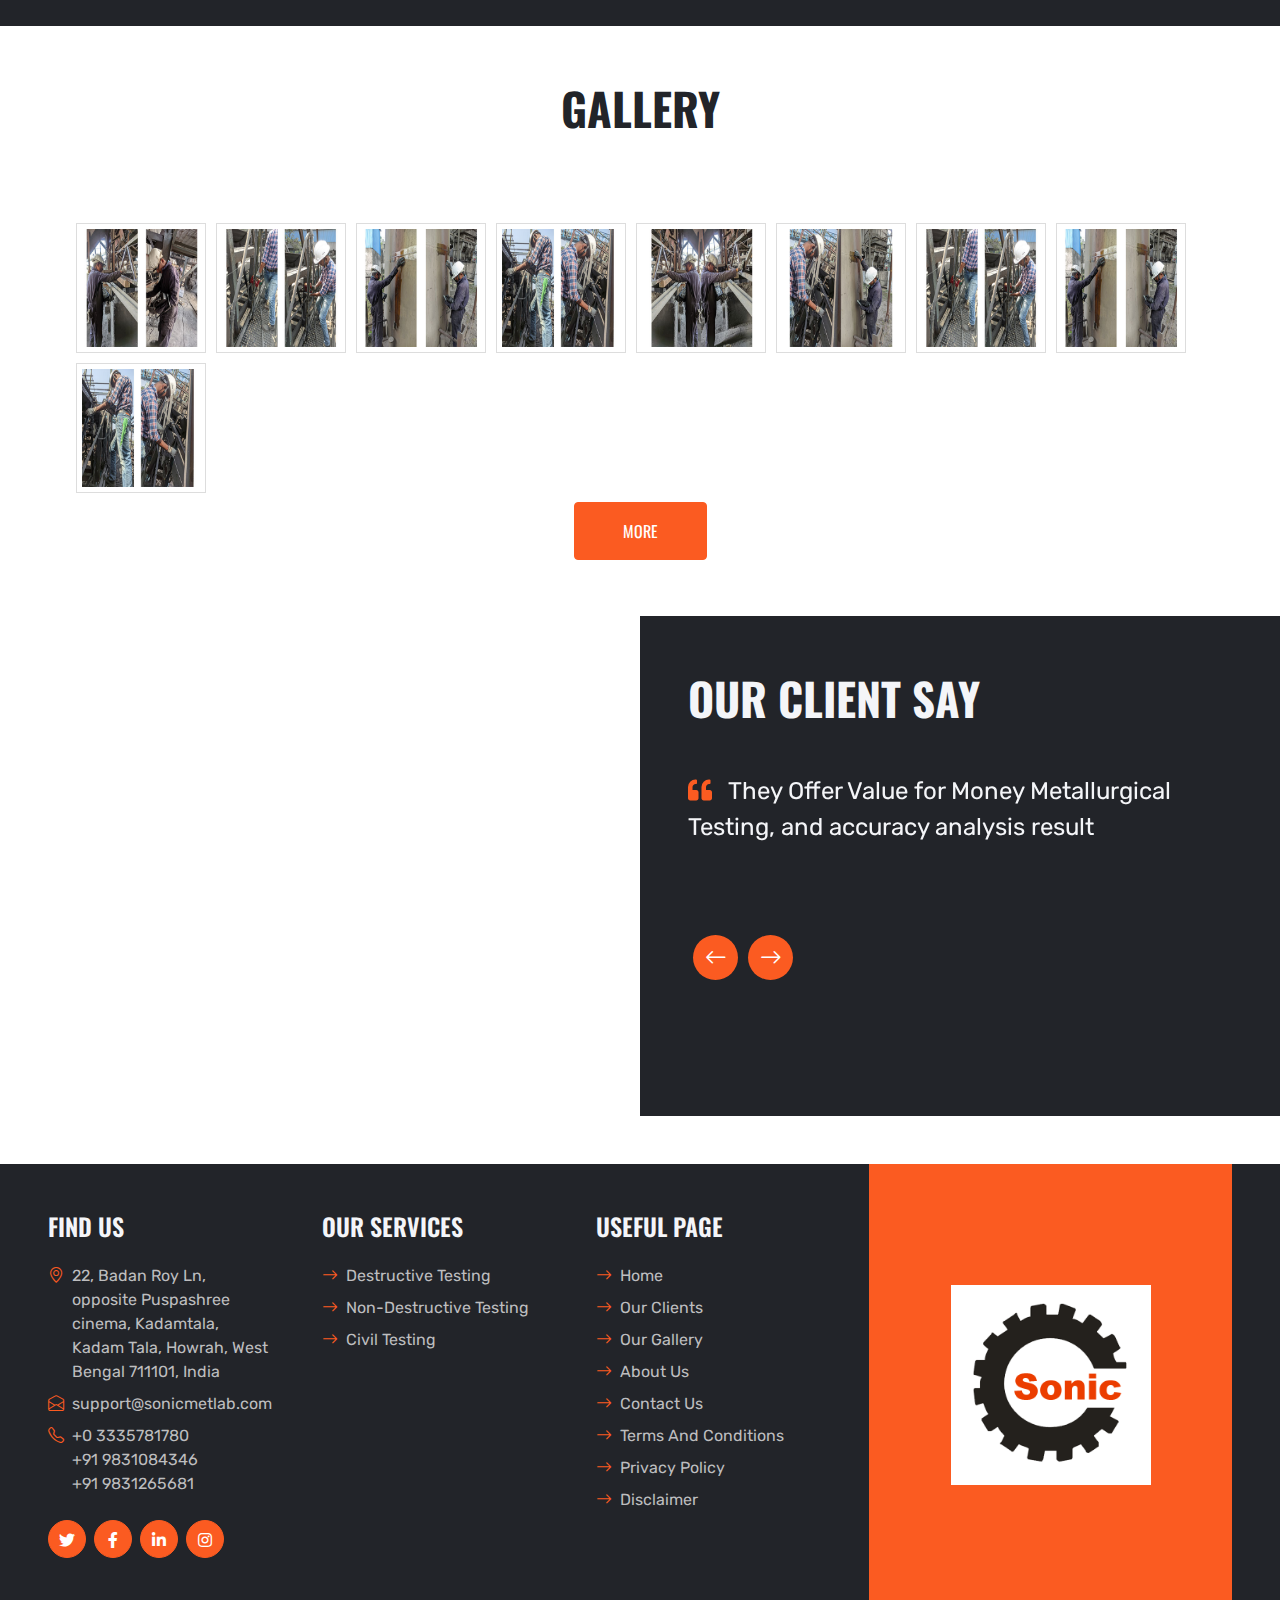
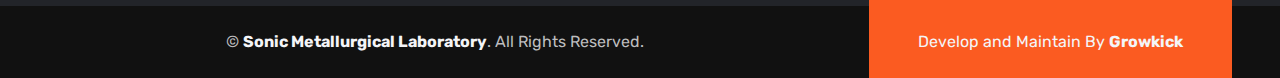
==== commit 36308f3d: "update" ====
--- a/index.html
+++ b/index.html
@@ -249,15 +249,18 @@
             </div>
             <div class="col-lg-4 col-md-6">
                 <div class="bg-light rounded text-center p-5">
-                    <img src="images/icon-3.png">
-                    <h3 class="text-uppercase my-4">Why Sonic</h3>
-                    <p> • Highly Experience Technician <br>
-                        • Superior Infrastructure. <br>
-                        • Latest Technology. <br>
-                        • Door to Door services.<br>                        
-                        <br>
+                    <img src="images/icon-4.png">
+                    <h3 class="text-uppercase my-4">Civil Testing</h3>
+                    <p>
+                        • Visual assessment of the structure <br>
+                        • Ultrasonic Pulse Velocity Test <br>
+                        • Rebound Hammer Test <br>
+                        • Carbonation Test <br>
+                        • Dimond Core cutting  test <br>                      
+                        
+            
                     </p>
-                    <a class="text-uppercase" href="about.html">Read More <i class="bi bi-arrow-right"></i></a>
+                    <a class="text-uppercase" href="services.html">Read More <i class="bi bi-arrow-right"></i></a>
                 </div>
             </div>
             
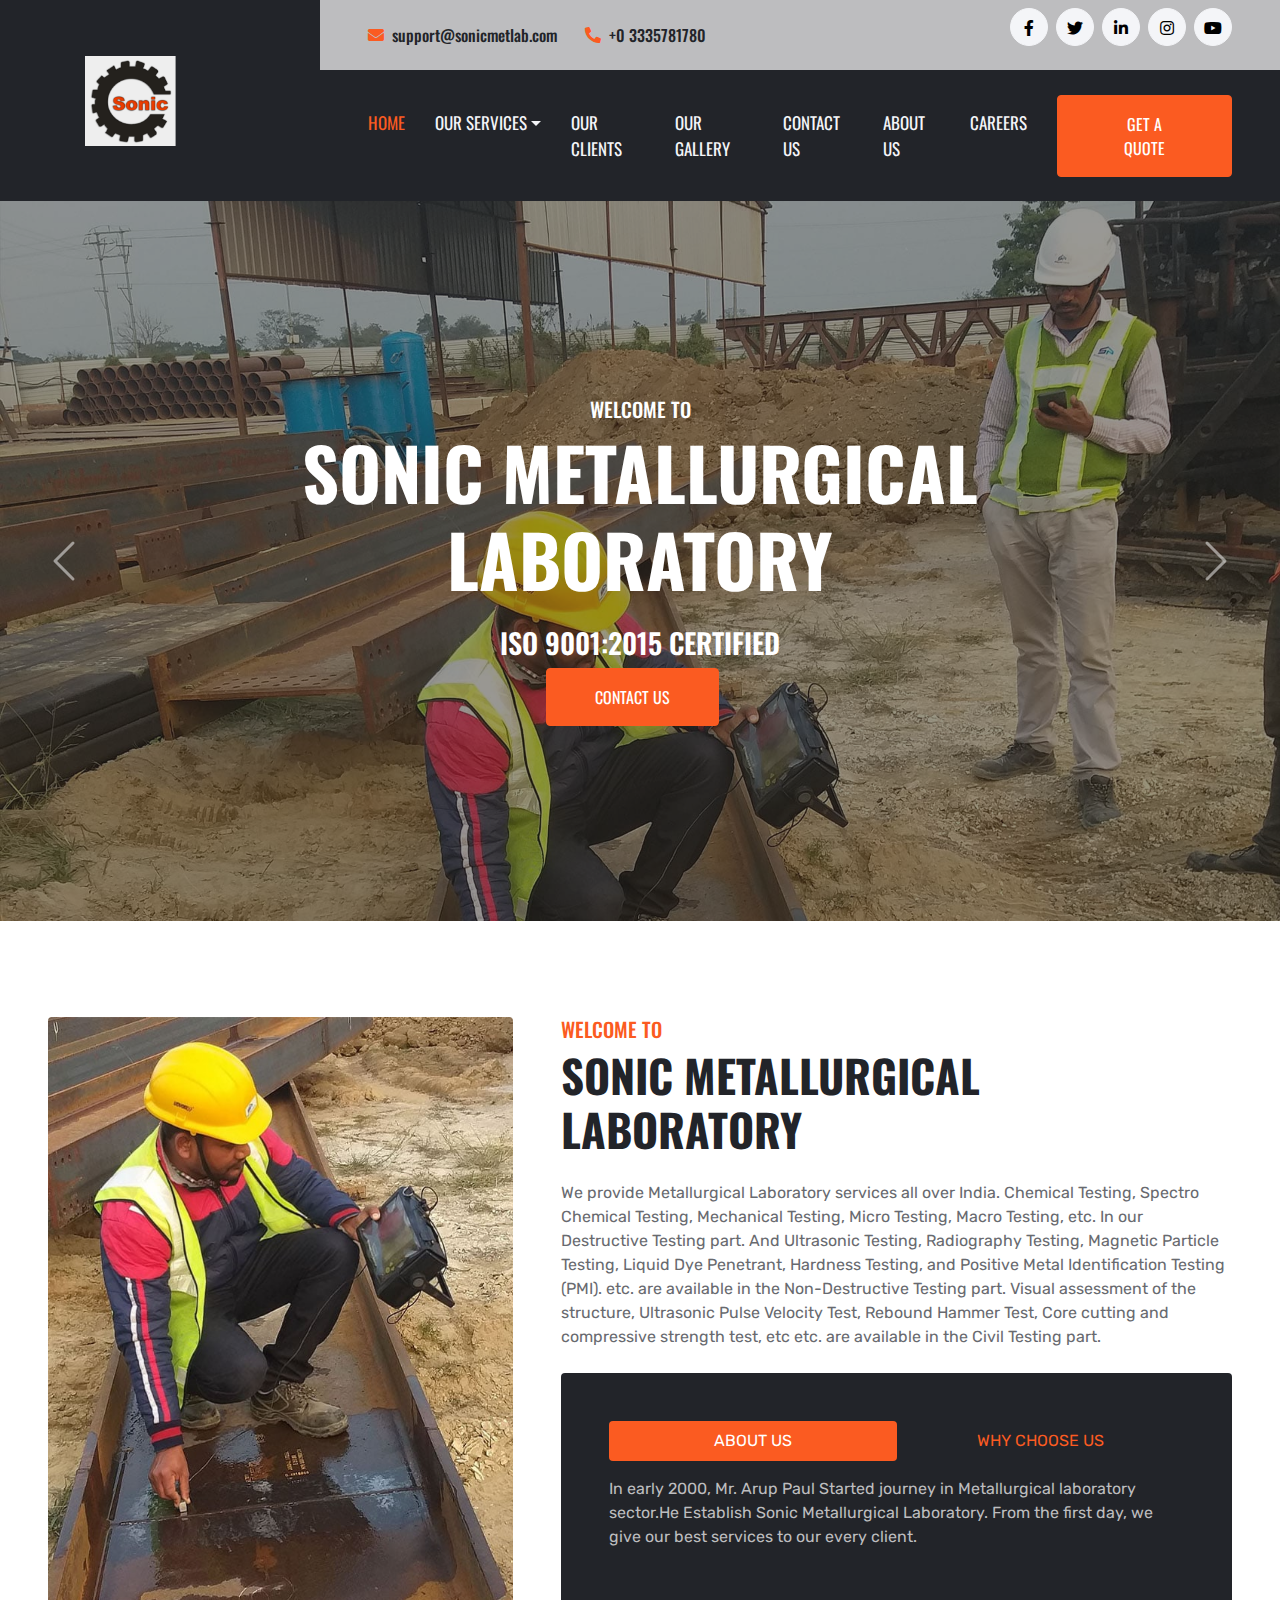
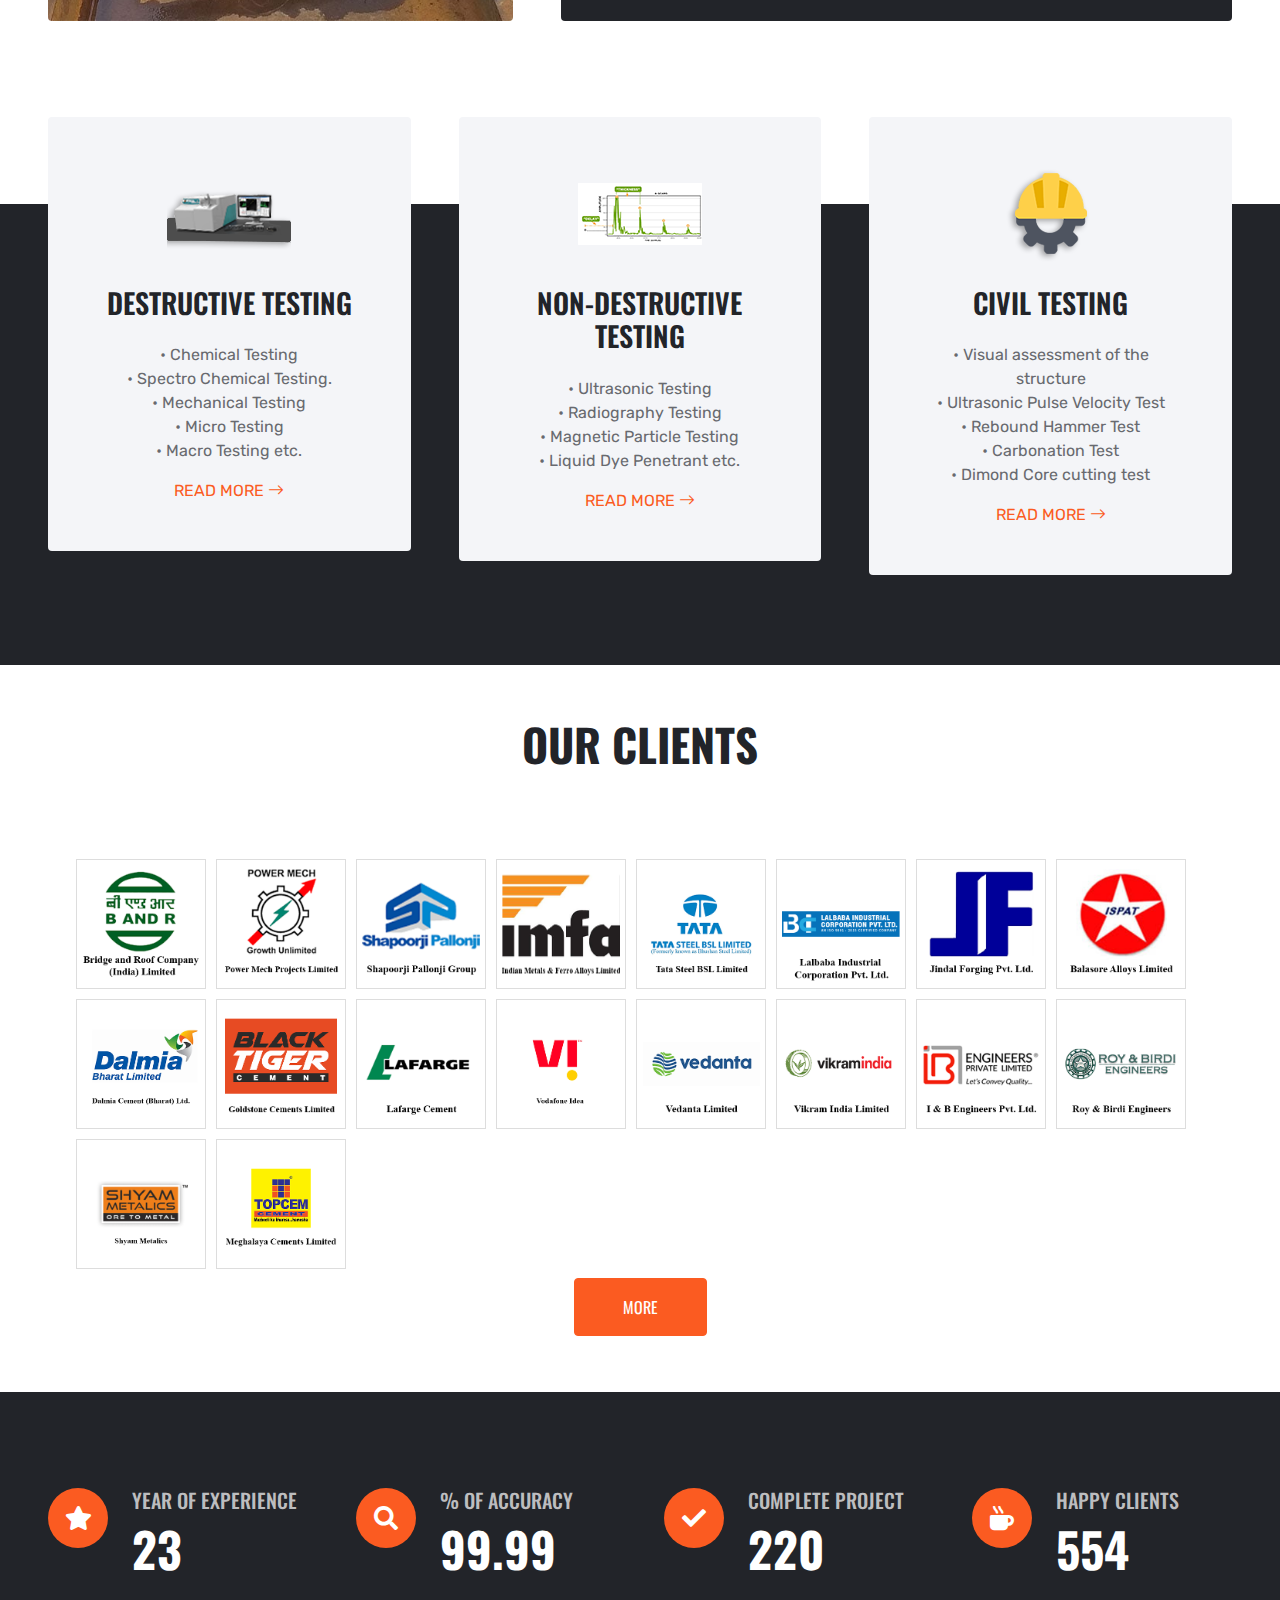
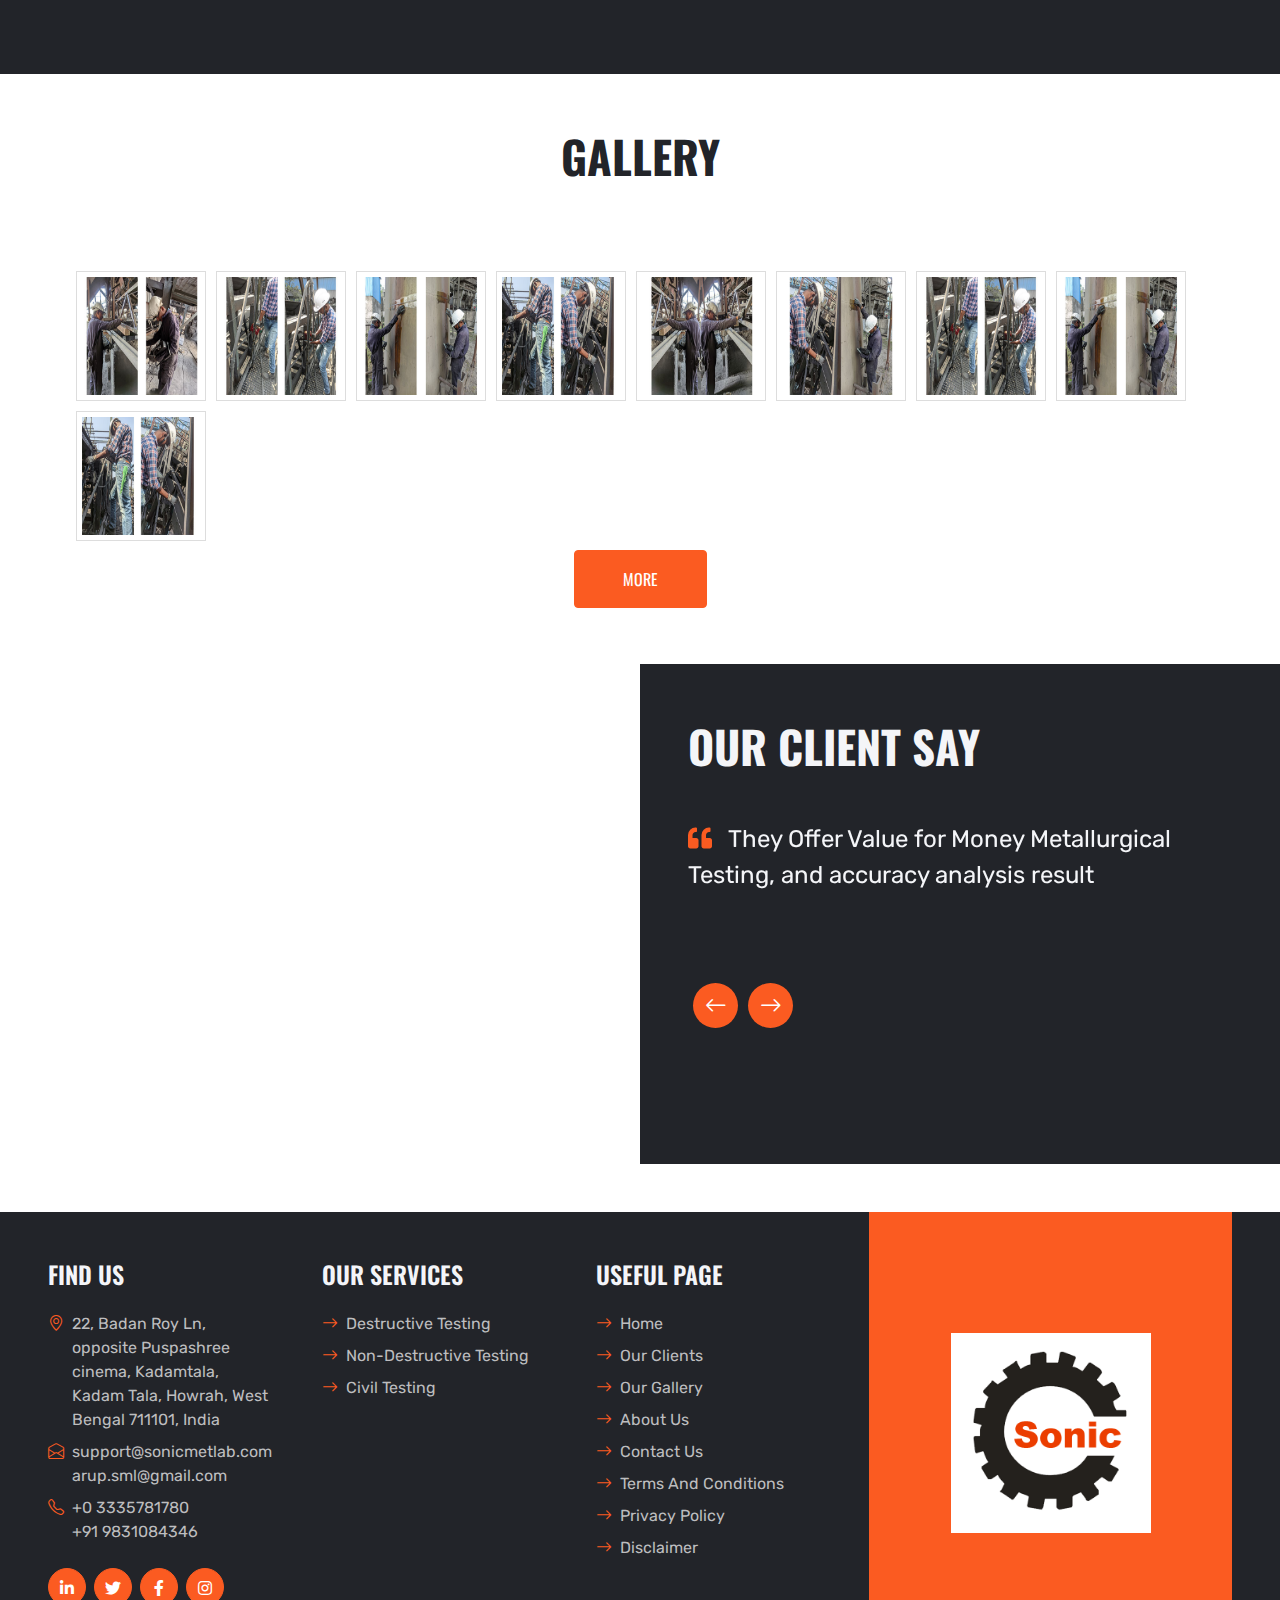
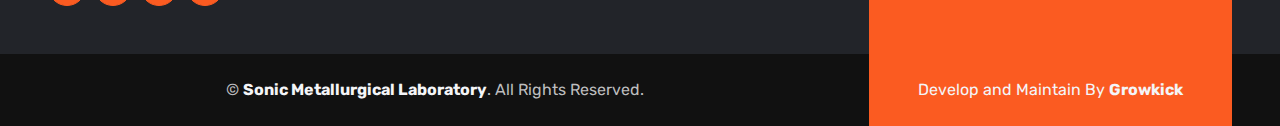
==== commit ade81a4d: "update" ====
--- a/index.html
+++ b/index.html
@@ -46,7 +46,7 @@
                         <div class="h-100 d-inline-flex align-items-center py-2 me-4">
                             <i class="fa fa-envelope text-primary me-2"></i>
                             <h6 class="mb-0">support@sonicmetlab.com</h6>
-                        </div>
+                        </div>                        
                         <div class="h-100 d-inline-flex align-items-center py-2">
                             <i class="fa fa-phone-alt text-primary me-2"></i>
                             <h6 class="mb-0">+0 3335781780</h6>
@@ -189,7 +189,7 @@
                     <h1 class="display-3 text-uppercase mb-0">Sonic Metallurgical Laboratory</h1>
                 </div>
                 
-                <p class="mb-4">We provide Metallurgical Laboratory services all over India. Chemical Testing, Spectro Chemical Testing,  Mechanical Testing, Micro Testing, Macro Testing, etc. In our Destructive Testing part. And Ultrasonic Testing, Radiography Testing, Magnetic Particle Testing, Liquid Dye Penetrant, Hardness Testing, and Positive Metal Identification Testing (PMI). etc. are available in the Non-Destructive Testing part.</p>
+                <p class="mb-4">We provide Metallurgical Laboratory services all over India. Chemical Testing, Spectro Chemical Testing, Mechanical Testing, Micro Testing, Macro Testing, etc. In our Destructive Testing part. And Ultrasonic Testing, Radiography Testing, Magnetic Particle Testing, Liquid Dye Penetrant, Hardness Testing, and Positive Metal Identification Testing (PMI). etc. are available in the Non-Destructive Testing part. Visual assessment of the structure, Ultrasonic Pulse Velocity Test, Rebound Hammer Test,  Core cutting and compressive strength test, etc etc. are available in the Civil Testing part.</p>
                 <div class="rounded bg-dark p-5">
                     <ul class="nav nav-pills justify-content-between mb-3">
                         <li class="nav-item w-50">
@@ -300,6 +300,7 @@
                 <li><img src="images/client/cl-4.png"></li>
                 <li><img src="images/client/cl-3.png"></li>
                 <li><img src="images/client/cl-18.png"></li>
+                <li><img src="images/client/cl-19.png"></li>
               
               
             </ul>
@@ -462,18 +463,18 @@
                         </div>
                         <div class="d-flex mb-2">
                             <i class="bi bi-envelope-open text-primary me-2"></i>
-                            <p class="mb-0">support@sonicmetlab.com</p>
+                            <p class="mb-0">support@sonicmetlab.com<br>
+                                            arup.sml@gmail.com<br></p>
                         </div>
                         <div class="d-flex mb-2">
                             <i class="bi bi-telephone text-primary me-2"></i>
                             <p class="mb-0">+0 3335781780 <br>
-                                            +91 9831084346 <br>
-                                            +91 9831265681 <br></p>
+                                            +91 9831084346 <br></p>
                         </div>
                         <div class="d-flex mt-4">
+                            <a class="btn btn-primary btn-square rounded-circle me-2" href="https://www.linkedin.com/company/sonic-metallurgical-laboratory"><i class="fab fa-linkedin-in"></i></a>
                             <a class="btn btn-primary btn-square rounded-circle me-2" href="#"><i class="fab fa-twitter"></i></a>
                             <a class="btn btn-primary btn-square rounded-circle me-2" href="#"><i class="fab fa-facebook-f"></i></a>
-                            <a class="btn btn-primary btn-square rounded-circle me-2" href="#"><i class="fab fa-linkedin-in"></i></a>
                             <a class="btn btn-primary btn-square rounded-circle" href="#"><i class="fab fa-instagram"></i></a>
                         </div>
                     </div>
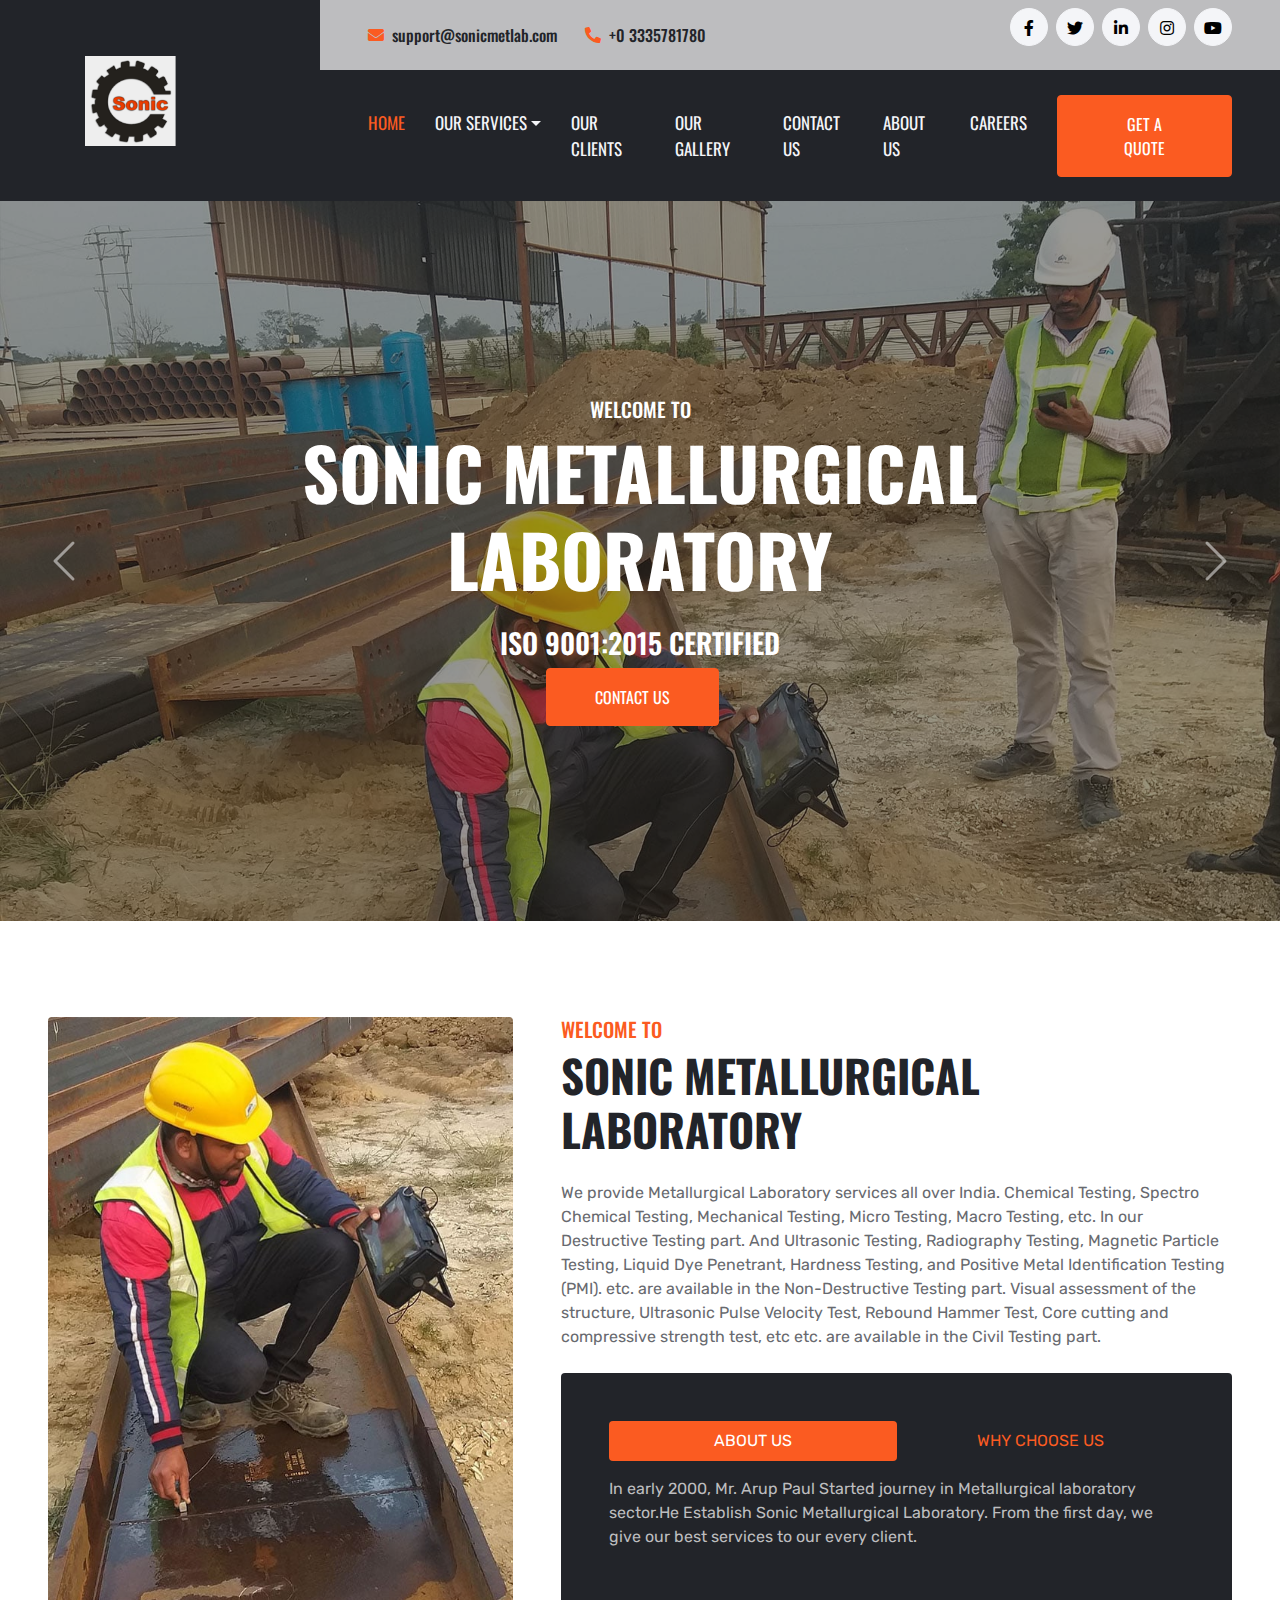
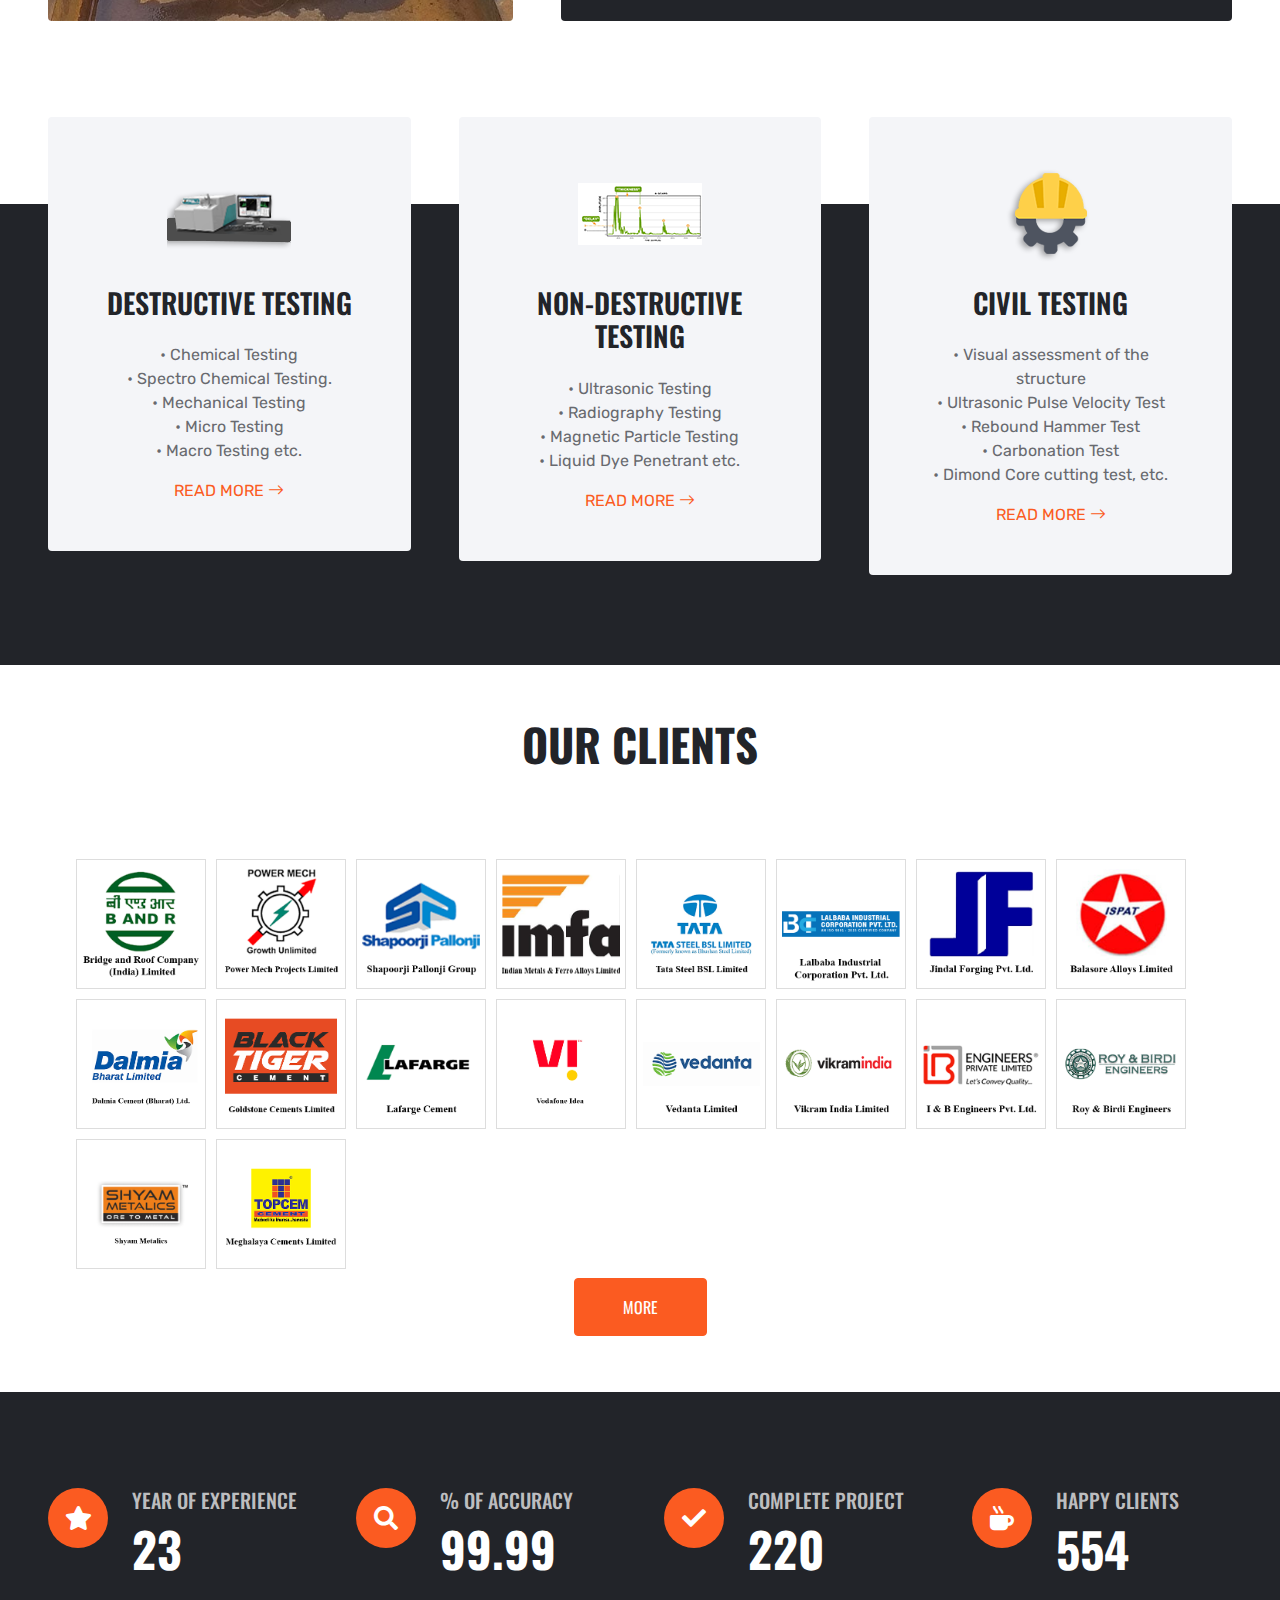
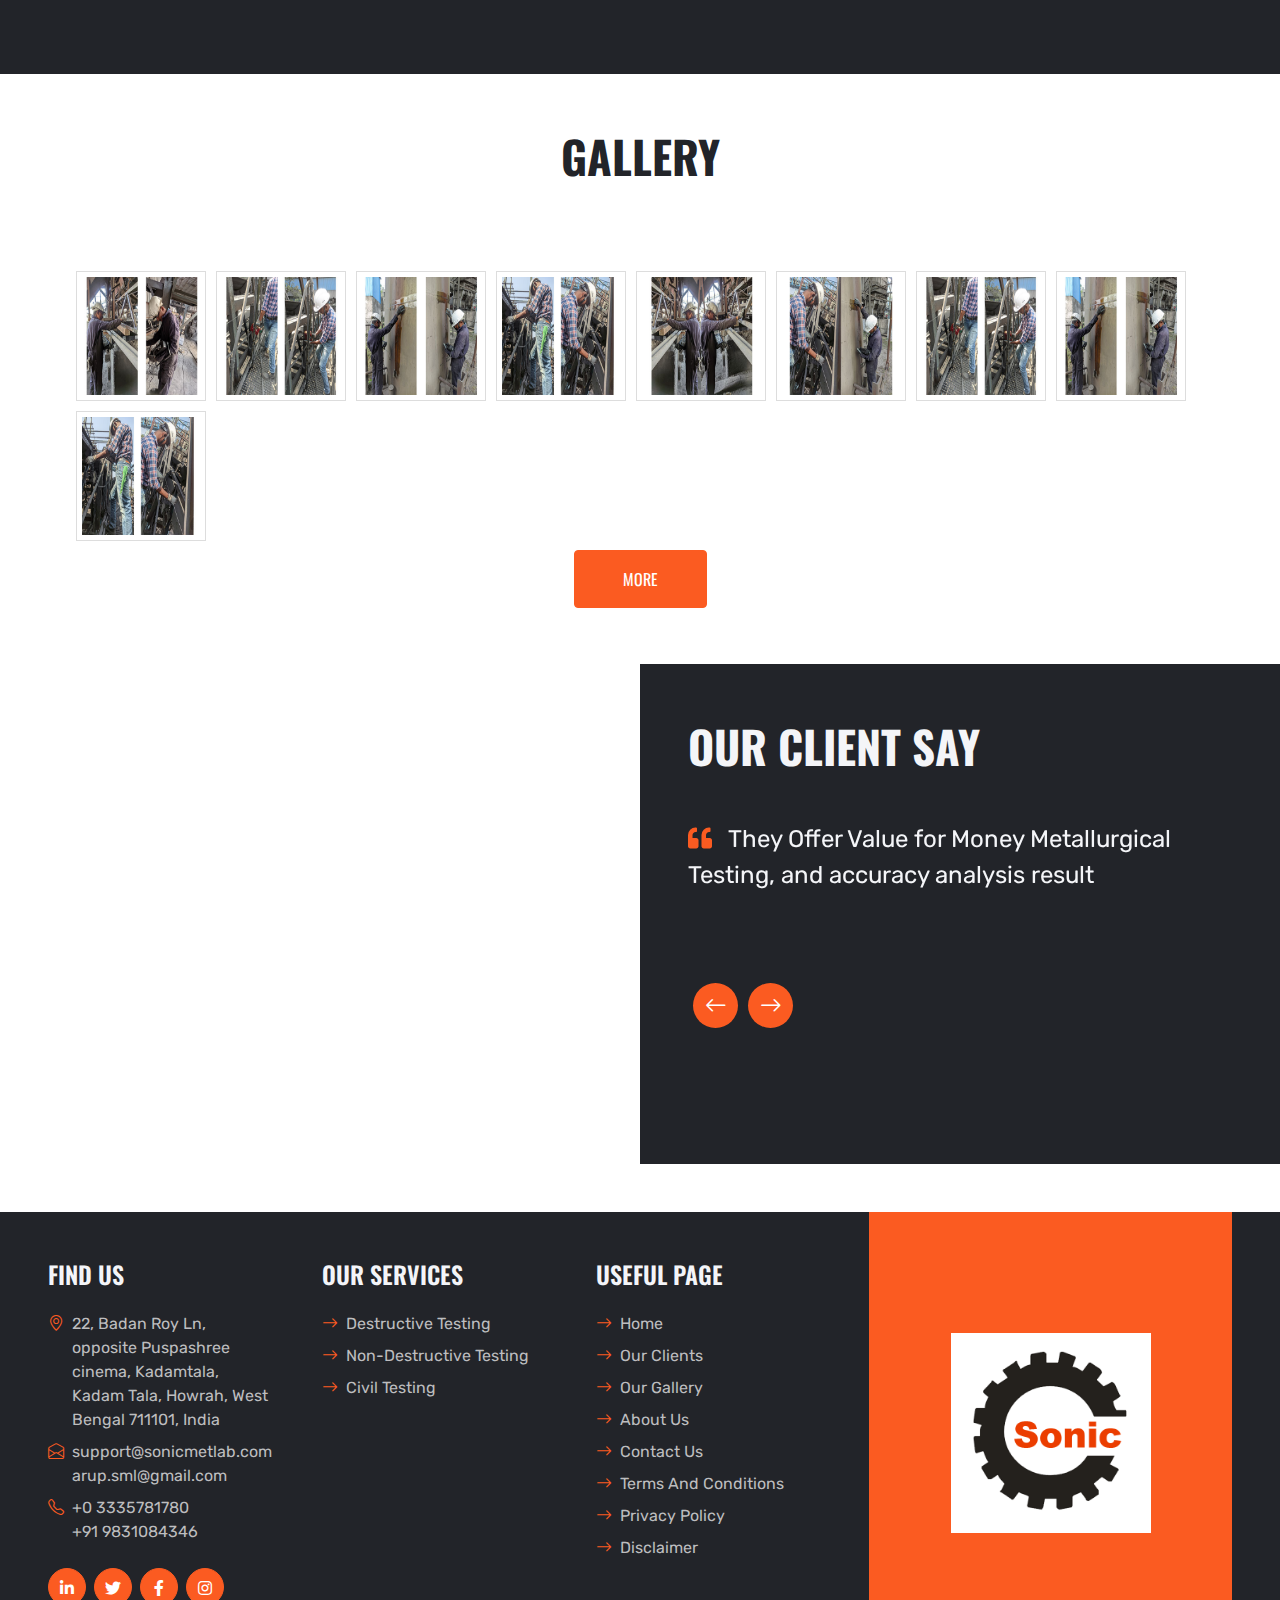
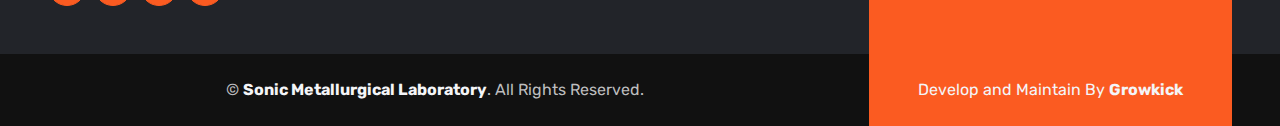
==== commit 053e9689: "update" ====
--- a/index.html
+++ b/index.html
@@ -256,7 +256,7 @@
                         • Ultrasonic Pulse Velocity Test <br>
                         • Rebound Hammer Test <br>
                         • Carbonation Test <br>
-                        • Dimond Core cutting  test <br>                      
+                        • Dimond Core cutting test, etc.<br>                      
                         
             
                     </p>
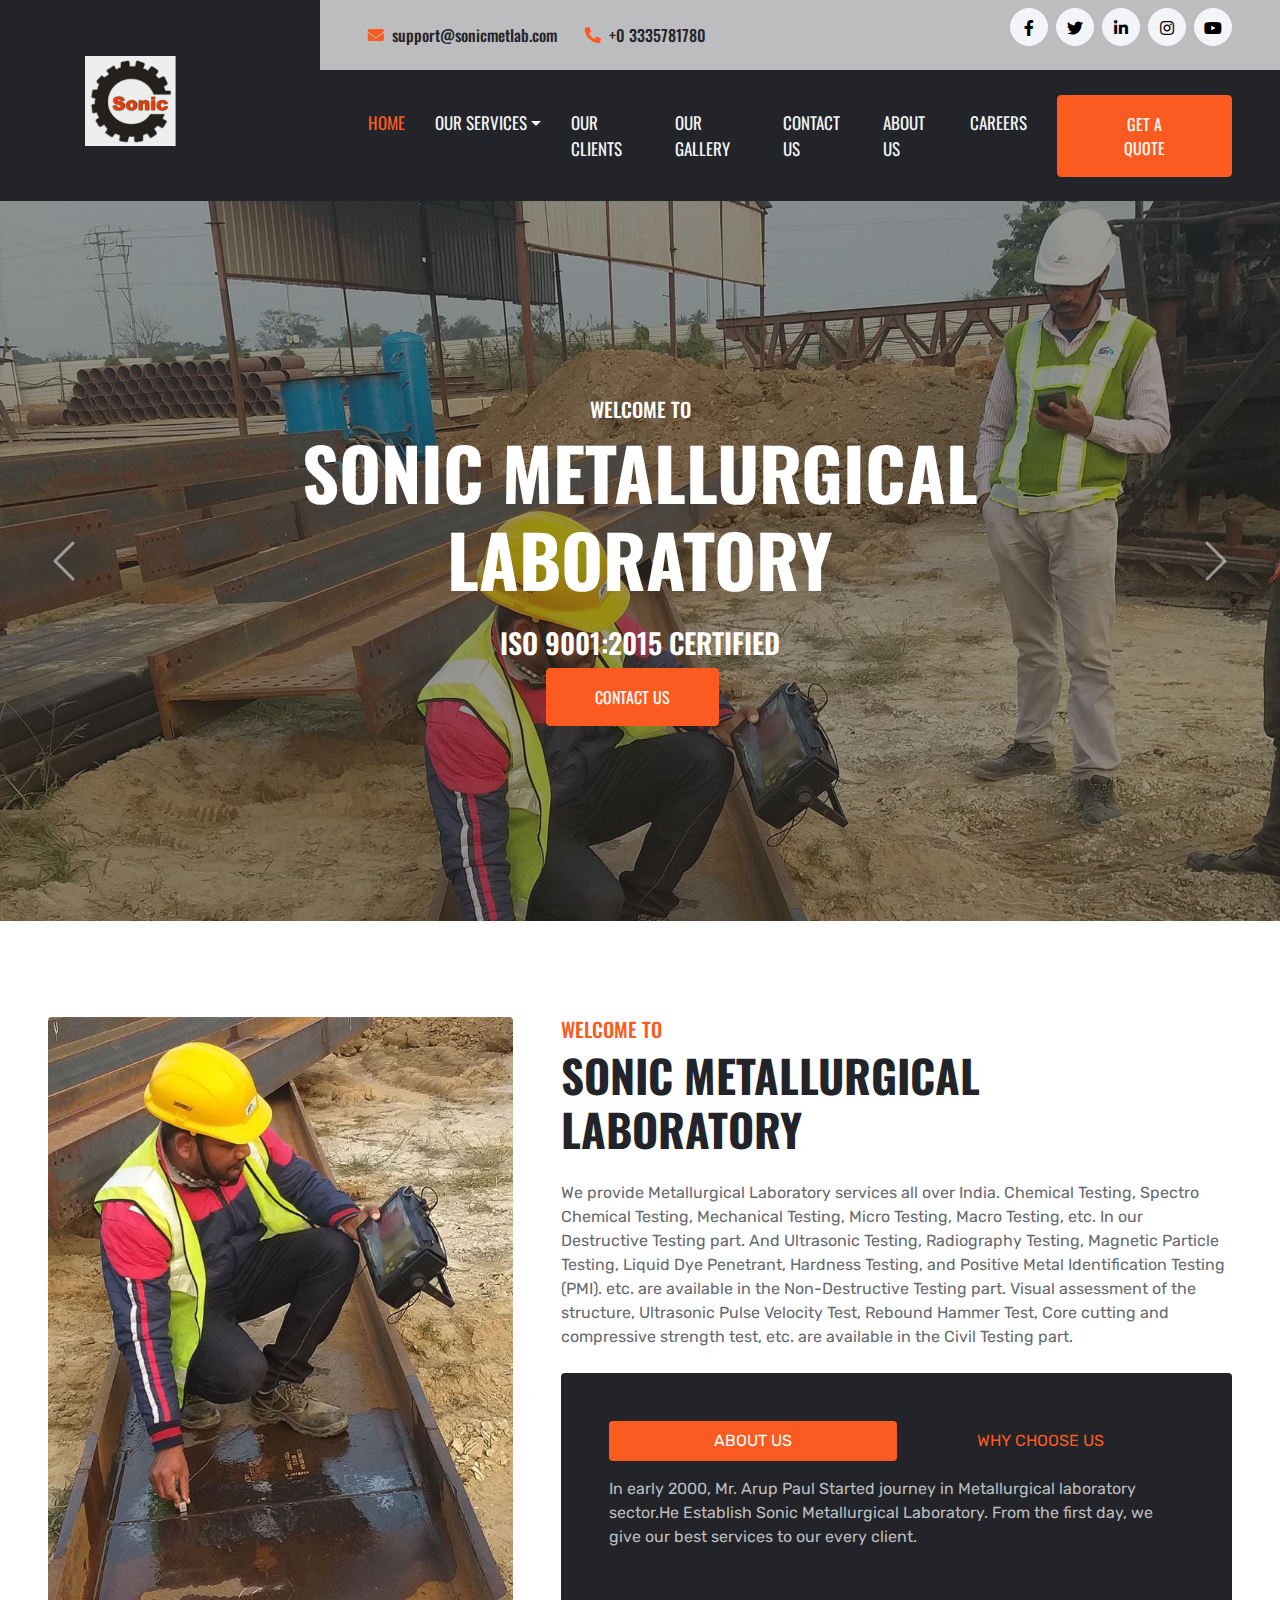
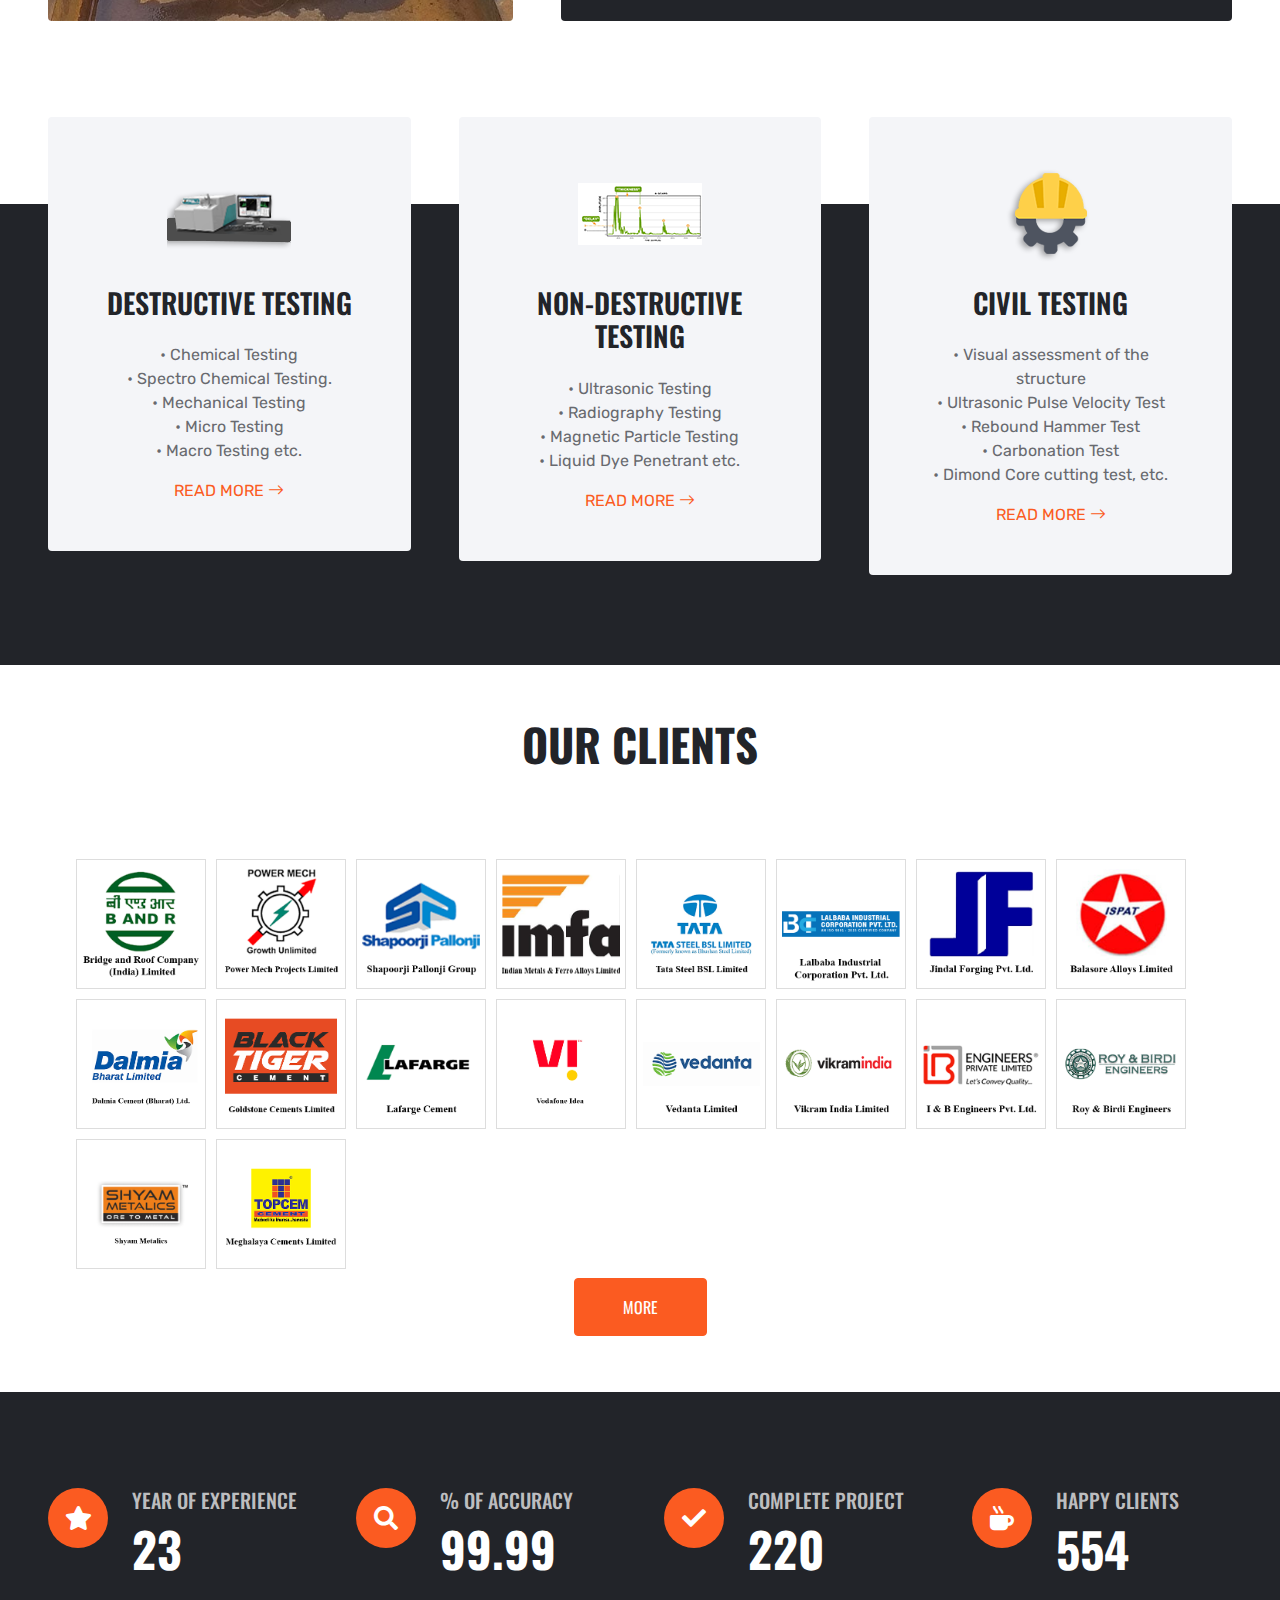
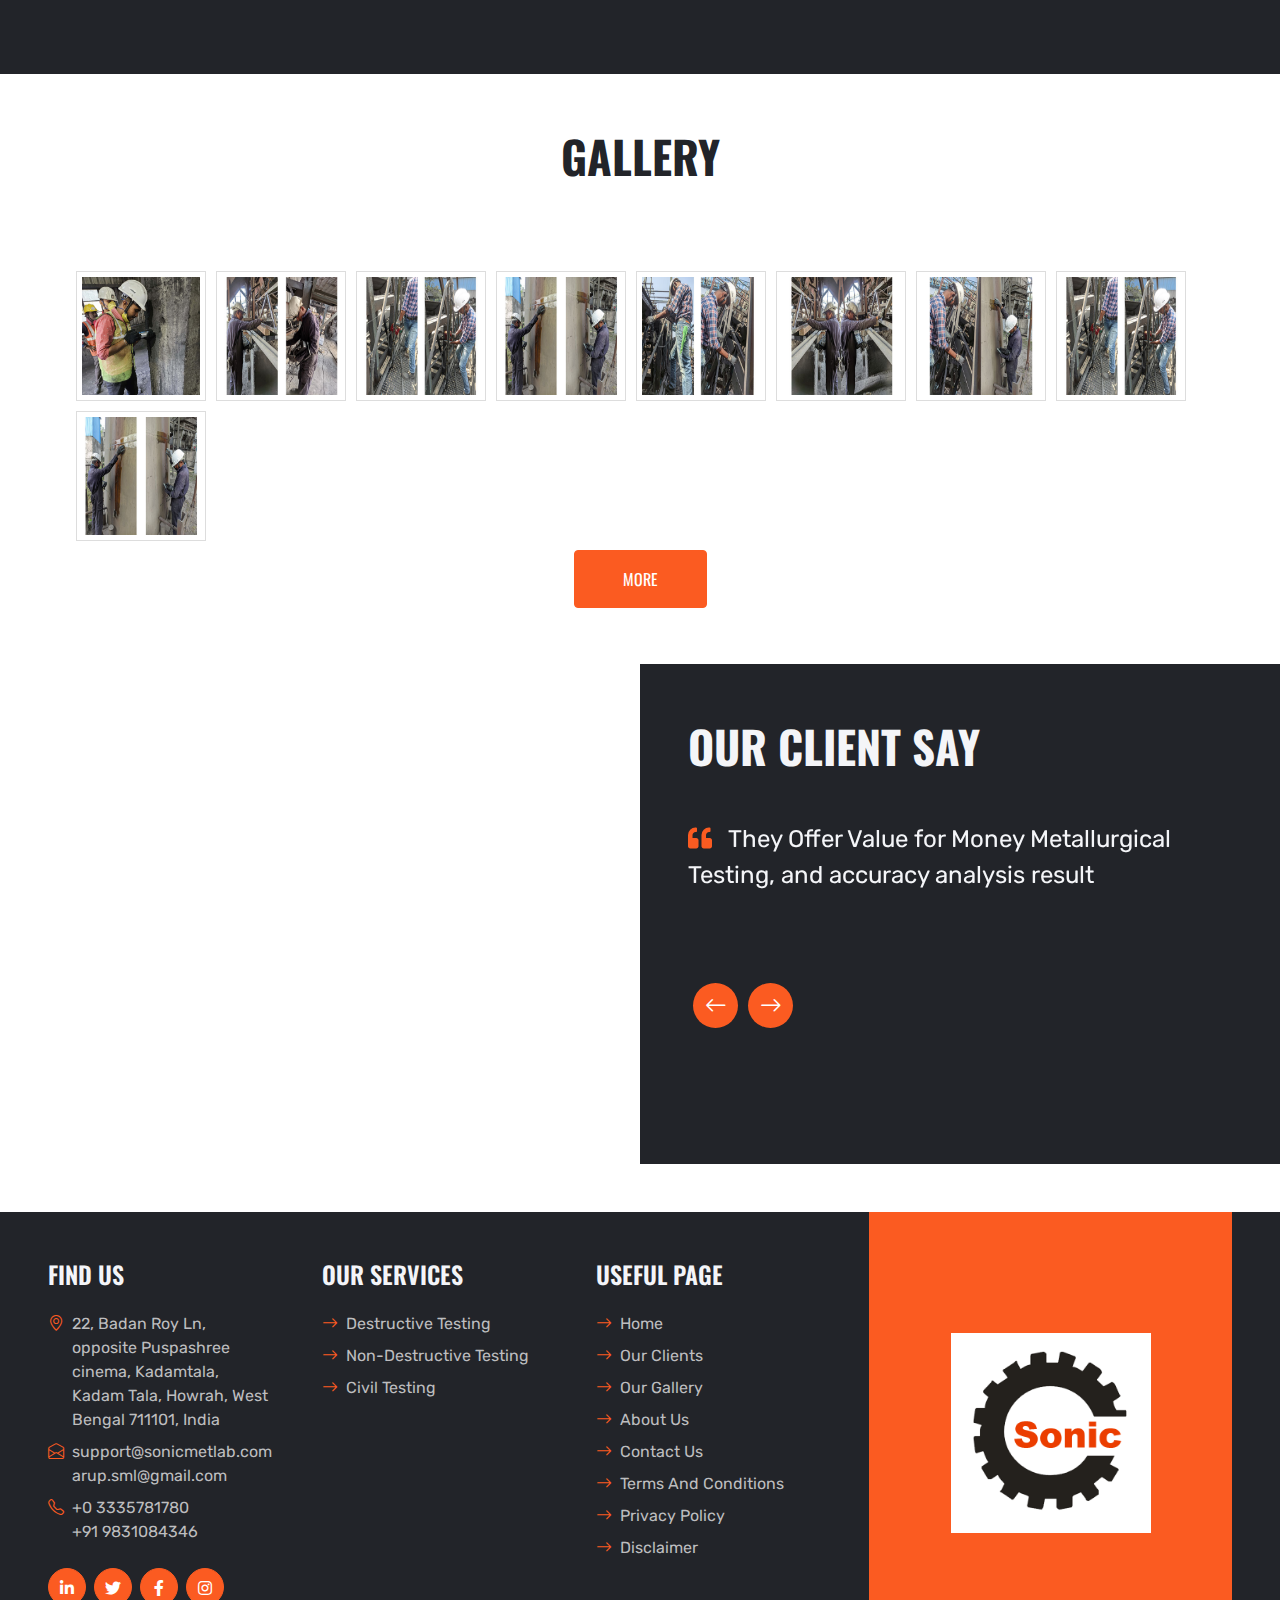
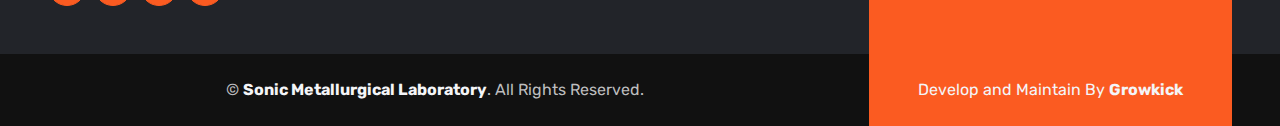
==== commit 6740c225: "update" ====
--- a/index.html
+++ b/index.html
@@ -129,7 +129,7 @@
                     </div>
                 </div>
                 <div class="carousel-item">
-                    <img class="w-100" src="img/carousel-2.jpg" alt="Image">
+                    <img class="w-100" src="img/carousel-4.jpg" alt="Image">
                     <div class="carousel-caption d-flex flex-column align-items-center justify-content-center">
                         <div class="p-3" style="max-width: 900px;">
                             <h5 class="text-white text-uppercase">EVERY TIME</h5>
@@ -139,7 +139,7 @@
                     </div>
                 </div>
                 <div class="carousel-item">
-                <img class="w-100" src="img/carousel-1.jpg" alt="Image">
+                <img class="w-100" src="img/carousel-2.jpg" alt="Image">
                     <div class="carousel-caption d-flex flex-column align-items-center justify-content-center">
                         <div class="p-3" style="max-width: 900px;">
                             <h5 class="text-white text-uppercase">Welcome To</h5>
@@ -189,7 +189,7 @@
                     <h1 class="display-3 text-uppercase mb-0">Sonic Metallurgical Laboratory</h1>
                 </div>
                 
-                <p class="mb-4">We provide Metallurgical Laboratory services all over India. Chemical Testing, Spectro Chemical Testing, Mechanical Testing, Micro Testing, Macro Testing, etc. In our Destructive Testing part. And Ultrasonic Testing, Radiography Testing, Magnetic Particle Testing, Liquid Dye Penetrant, Hardness Testing, and Positive Metal Identification Testing (PMI). etc. are available in the Non-Destructive Testing part. Visual assessment of the structure, Ultrasonic Pulse Velocity Test, Rebound Hammer Test,  Core cutting and compressive strength test, etc etc. are available in the Civil Testing part.</p>
+                <p class="mb-4">We provide Metallurgical Laboratory services all over India. Chemical Testing, Spectro Chemical Testing, Mechanical Testing, Micro Testing, Macro Testing, etc. In our Destructive Testing part. And Ultrasonic Testing, Radiography Testing, Magnetic Particle Testing, Liquid Dye Penetrant, Hardness Testing, and Positive Metal Identification Testing (PMI). etc. are available in the Non-Destructive Testing part. Visual assessment of the structure, Ultrasonic Pulse Velocity Test, Rebound Hammer Test,  Core cutting and compressive strength test, etc. are available in the Civil Testing part.</p>
                 <div class="rounded bg-dark p-5">
                     <ul class="nav nav-pills justify-content-between mb-3">
                         <li class="nav-item w-50">
@@ -385,17 +385,16 @@
         <div class="heading_container">               
           <div class="gallery">
             <ul>
-              <li><img src="images/img1.jpg"></li>
-              <li><img src="images/img2.jpg"></li>
-              <li><img src="images/img3.jpg"></li>
-              <li><img src="images/img4.jpg"></li>
-              <li><img src="images/img5.jpg"></li>
-              <li><img src="images/img6.jpg"></li>
-              <li><img src="images/img2.jpg"></li>
-              <li><img src="images/img3.jpg"></li>
-              <li><img src="images/img4.jpg"></li>
-              
-              
+                <li><img src="images/img7.jpg"></li>
+                <li><img src="images/img1.jpg"></li>
+                 <li><img src="images/img2.jpg"></li>
+                <li><img src="images/img3.jpg"></li>
+                <li><img src="images/img4.jpg"></li>
+                <li><img src="images/img5.jpg"></li>
+                <li><img src="images/img6.jpg"></li>
+                <li><img src="images/img2.jpg"></li>
+                <li><img src="images/img3.jpg"></li>
+                   
             </ul>
 
           </div>
--- a/css/style.css
+++ b/css/style.css
@@ -226,7 +226,7 @@
 
 
 
-
+/* GALLERY */
 
 
 em {
@@ -280,8 +280,8 @@
 }
 
 div.gallery ul li img:hover {
-	width: 200px;
-	height: 200px;
+	width: 280px;
+	height: 280px;
 	margin-top: -130px;
 	margin-left: -130px;
 	top: 65%;
@@ -321,6 +321,106 @@
 
 
 /* GALLERY */
+
+/* GALLERYK */
+em {
+	color: #232027;
+}
+
+
+div.galleryk {
+	margin-top: 30px;
+}
+
+div.galleryk ul {
+	list-style-type: none;
+	margin-left: 35px;
+}
+
+/* animation */
+div.galleryk ul li, div.galleryk li img {
+	-webkit-transition: all 0.1s ease-in-out;
+  	-moz-transition: all 0.1s ease-in-out;
+  	-o-transition: all 0.1s ease-in-out;
+  	transition: all 0.1s ease-in-out;
+}
+
+div.galleryk ul li {
+	position: relative;
+	float: left;
+	width: 300px;
+	height: 300px;
+	margin: 5px;
+	padding: 5px;
+	z-index: 0;
+}
+
+/* Make sure z-index is higher on hover */
+/* Ensure that hover image overlapped the others */
+div.galleryk ul li:hover {
+	z-index: 5;
+}
+
+/* Image is position nicely under li */
+div.galleryk ul li img {
+	position: absolute;
+	left: 0;
+	top: 0;
+	border: 1px solid #dddddd;
+	padding: 5px;
+	width: 300px;
+	height: 300px;
+	background: #ffffff;
+}
+
+div.galleryk ul li img:hover {
+	width: 340px;
+	height: 340px;
+	margin-top: -130px;
+	margin-left: -130px;
+	top: 65%;
+	left: 65%;
+}
+
+p.attribution {
+	font-family: 'Consolas';
+	color: #000;
+	clear: both;
+	text-align: center;
+	line-height: 25px;
+	padding-top: 30px;
+}
+
+p.attribution a {
+	color: #4c8d7c;
+}
+
+/* Responsive hack */
+@media only screen and (min-width: 499px) and (max-width: 1212px) {
+	.wrapper {
+		width: 500px;
+	}
+}
+
+@media only screen and (max-width: 498px) {
+	.wrapper {
+		width: 300px;
+	}
+
+	div.galleryk ul {
+		list-style-type: none;
+		margin: 0;
+	}
+}
+
+
+/* GALLERYK */
+
+
+
+
+
+
 
 .row > .column {
     padding: 0 8px;
